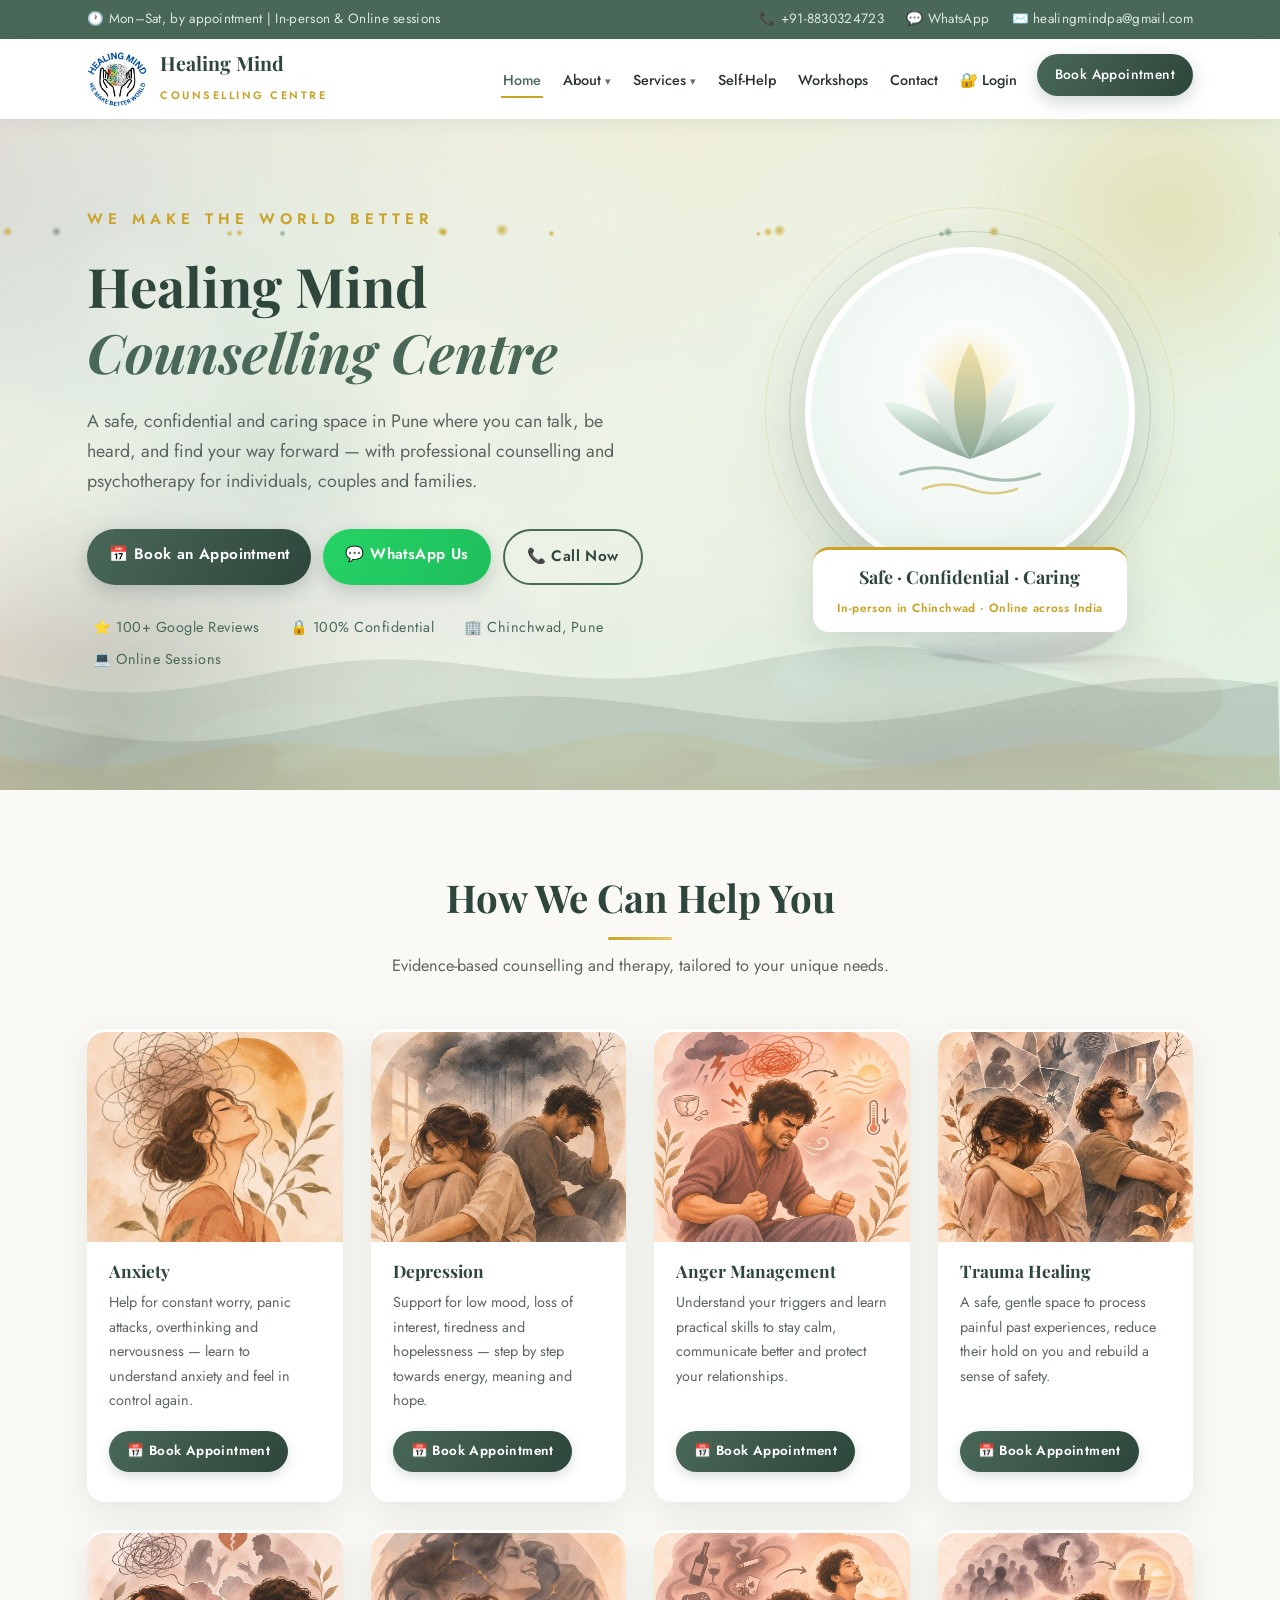
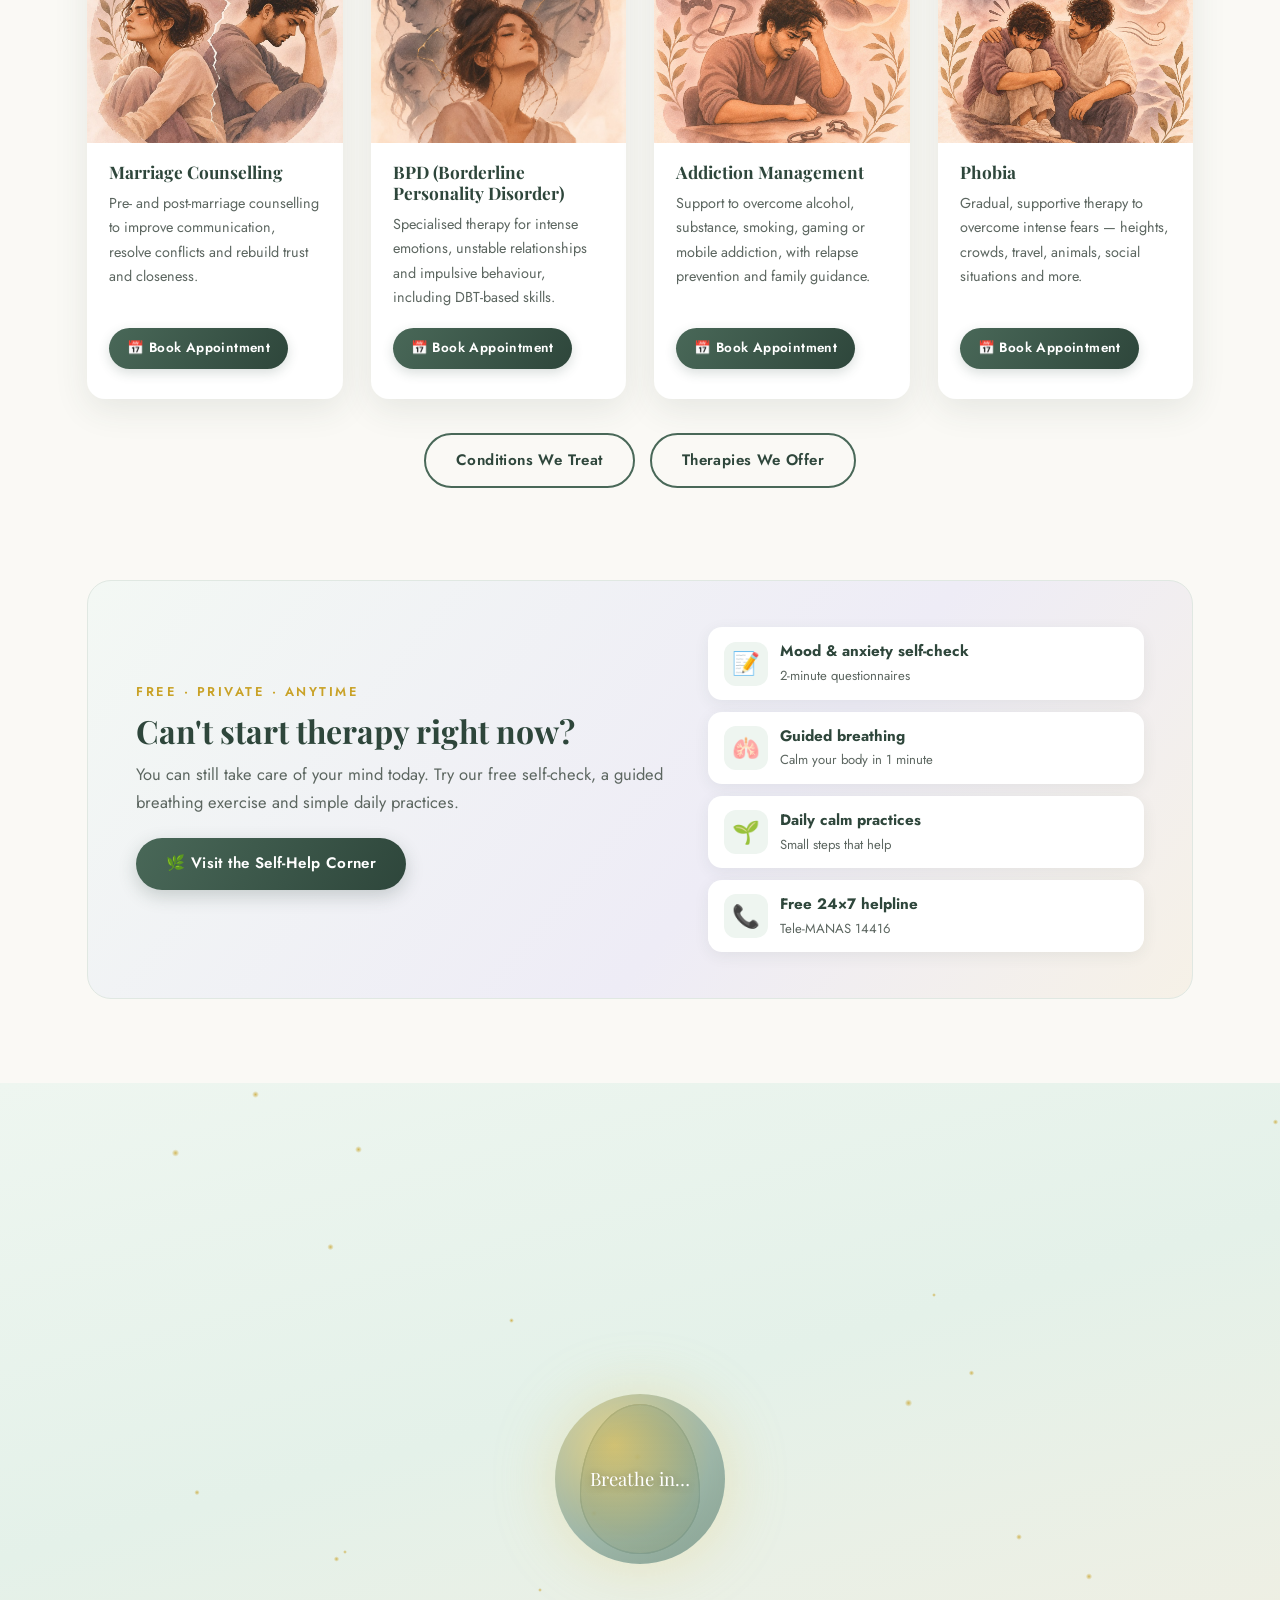
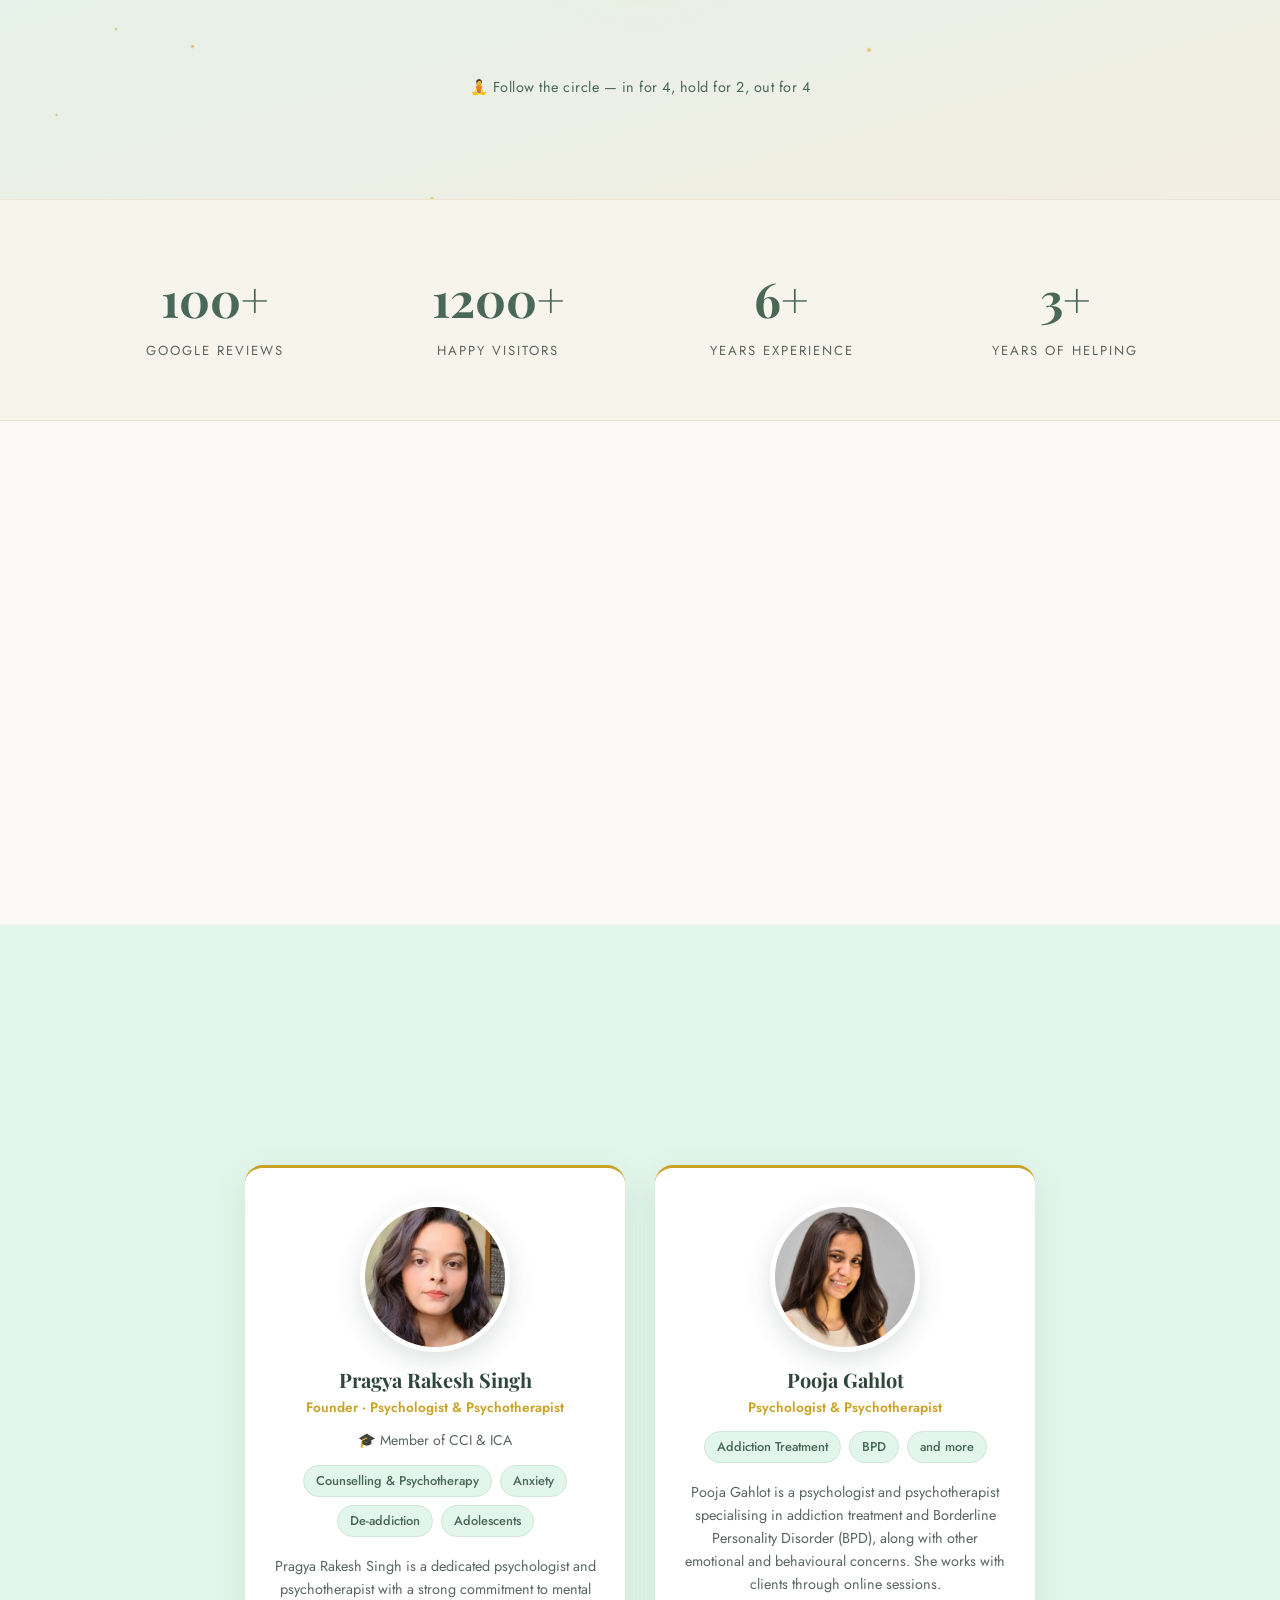
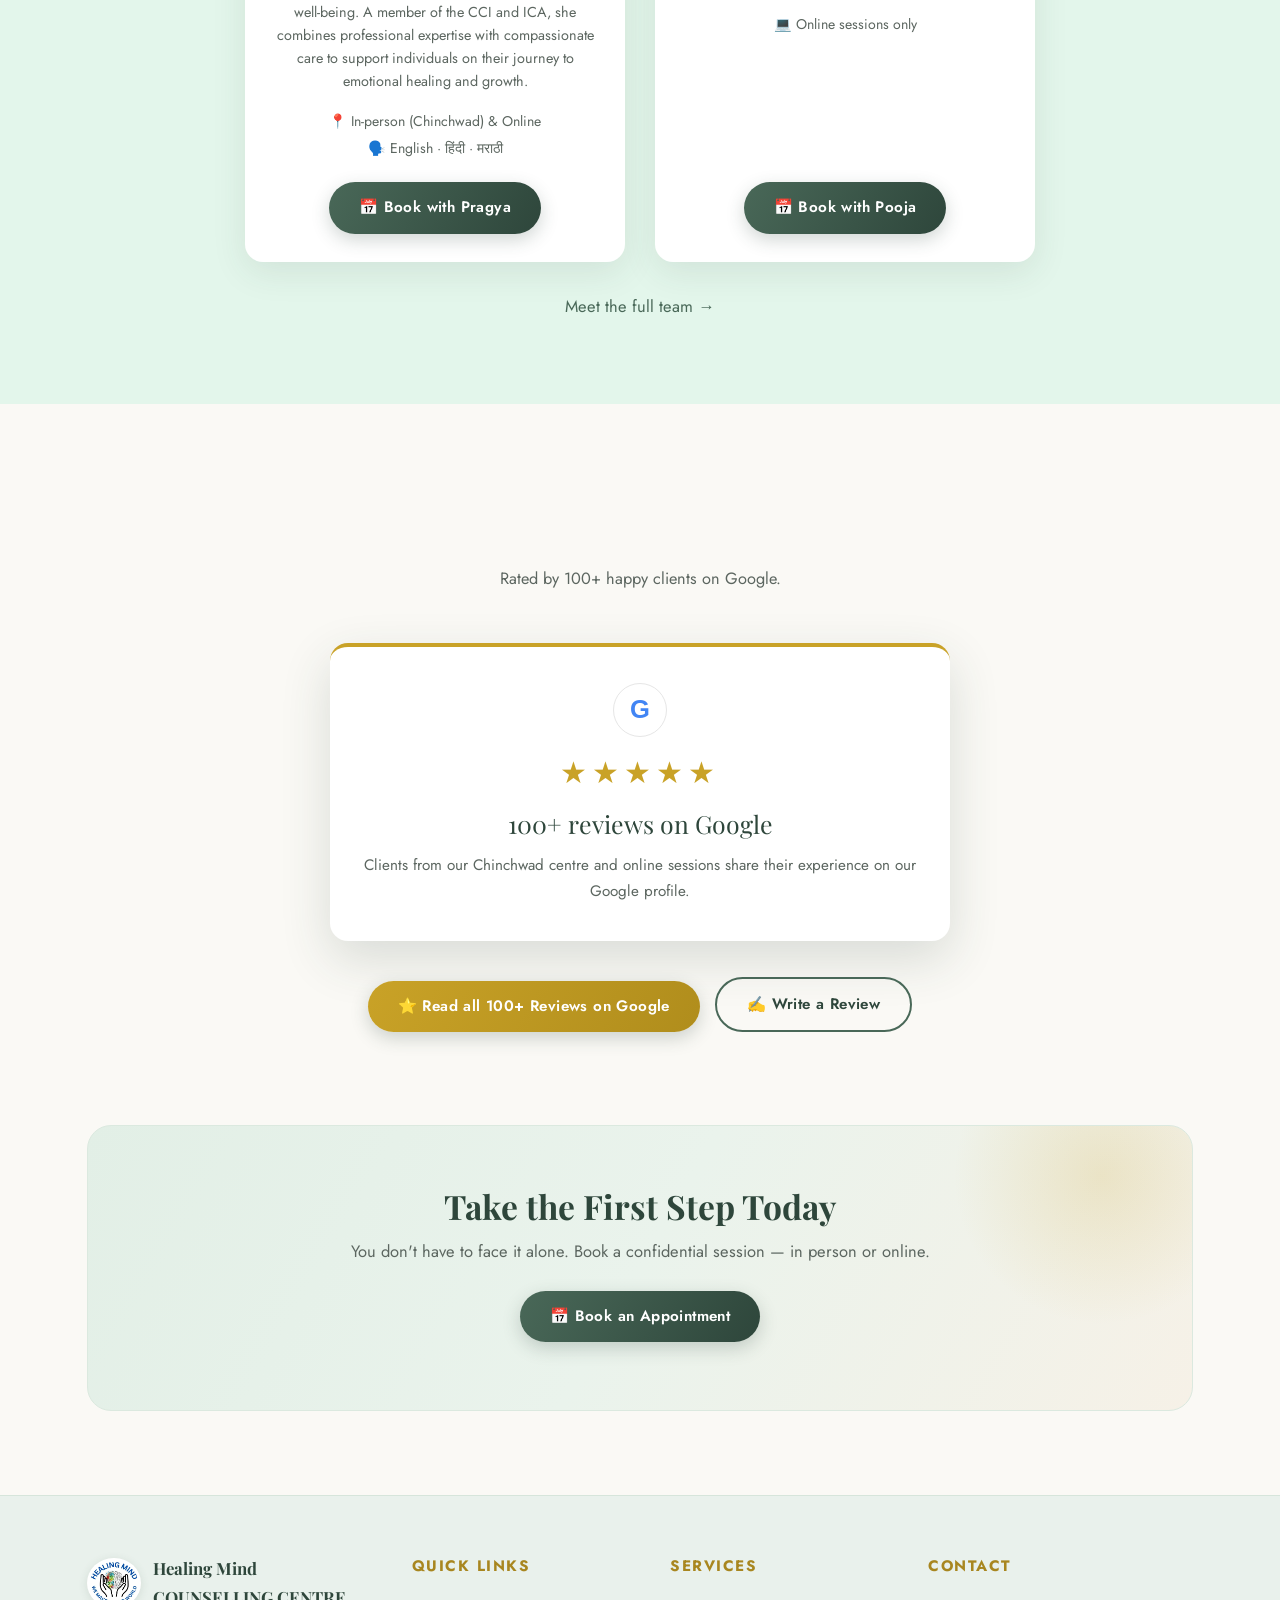
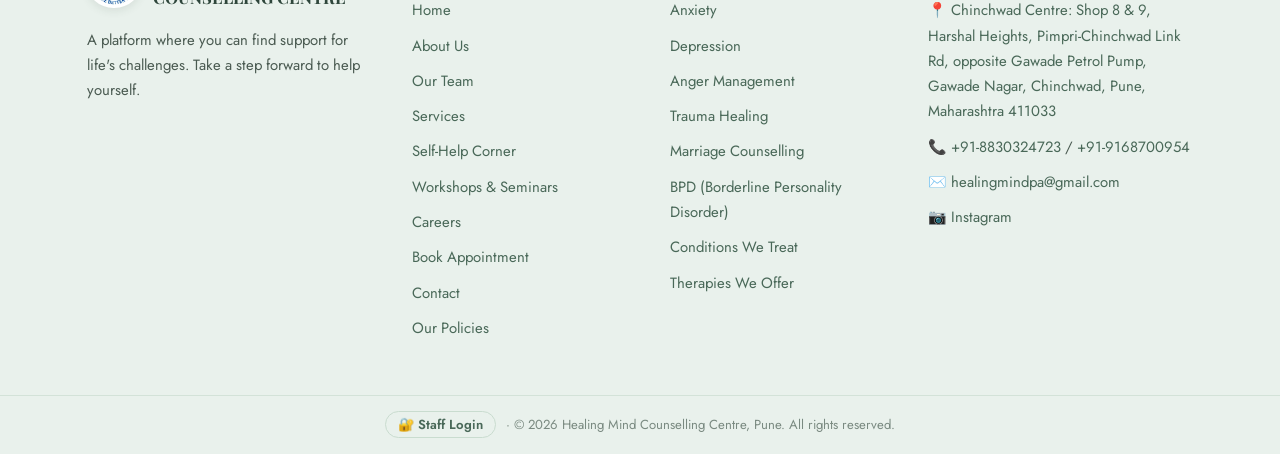
==== index.html @ d1d9ab77 "Add files via upload" ====
<!DOCTYPE html>
<html lang="en">
<head>
<meta charset="UTF-8">
<meta name="viewport" content="width=device-width, initial-scale=1.0">
<title>Healing Mind Counselling Centre | Psychologists in Chinchwad, Pune</title>
<meta name="description" content="Healing Mind Counselling Centre, Pune — counselling, psychotherapy, anxiety treatment, de-addiction and more. Book an appointment online.">
<meta property="og:type" content="website">
<meta property="og:site_name" content="Healing Mind Counselling Centre">
<meta property="og:title" content="Healing Mind Counselling Centre | Psychologists in Chinchwad, Pune">
<meta property="og:description" content="Healing Mind Counselling Centre, Pune — counselling, psychotherapy, anxiety treatment, de-addiction and more. Book an appointment online.">
<meta property="og:image" content="https://www.healingmindcounselling.com/images/logo.png">
<meta property="og:url" content="https://www.healingmindcounselling.com/">
<meta name="twitter:card" content="summary">
<meta name="theme-color" content="#2e463b">
<link rel="icon" href="images/logo.png">
<link rel="preconnect" href="https://fonts.googleapis.com">
<link href="https://fonts.googleapis.com/css2?family=Playfair+Display:ital,wght@0,600;0,700;1,600&family=Jost:wght@400;500;600&display=swap" rel="stylesheet">
<link rel="stylesheet" href="css/style.css">
<!-- ======================================================
     ALL TEXT IS EDITED IN THE  content/  FOLDER
     ALL IMAGES ARE REPLACED IN THE  images/  FOLDER
     You normally never need to touch this file.
     ====================================================== -->
<script src="content/1-basic-info.js"></script>
<script src="content/2-addresses.js"></script>
<script src="content/3-home.js"></script>
<script src="content/4-about.js"></script>
<script src="content/5-services.js"></script>
<script src="content/6-testimonials.js"></script>
<script src="content/7-faq.js"></script>
<script src="content/8-careers.js"></script>
<script src="content/9-workshops.js"></script>
<script src="content/10-policy.js"></script>
<script src="content/11-gallery.js"></script>
<script src="content/12-team.js"></script>
<script src="content/13-selfhelp.js"></script>
<script src="content/14-conditions-therapies.js"></script>
</head>
<body data-page="home">
<div id="topbar"></div>
<header class="site-header" id="header"></header>
<main id="main"></main>
<footer id="footer"></footer>
<div id="floats"></div>
<script src="js/render.js"></script>
</body>
</html>
---- css/style.css ----
/* ============================================================
   Healing Mind Counselling Centre — Premium wellness aesthetic
   Deep forest #2E463B | brand green #496858 | sage #688876
   mint #E3F6EB | cream #F7F4EC | gold #C9A227
   Headings: Playfair Display (serif) · Body: Jost
   ============================================================ */
:root {
  --forest: #2e463b;
  --green-dark: #496858;
  --green: #688876;
  --green-soft: #8aa797;
  --mint: #E3F6EB;
  --cream: #F7F4EC;
  --bg: #FAF9F5;
  --white: #ffffff;
  --text: #2b332f;
  --text-soft: #5c6660;
  --gold: #C9A227;
  --gold-soft: #e4c96a;
  --radius: 18px;
  --shadow: 0 10px 34px rgba(46, 70, 59, .10);
  --shadow-lg: 0 18px 50px rgba(46, 70, 59, .16);
  --serif: 'Playfair Display', Georgia, serif;
  --sans: 'Jost', 'Poppins', 'Segoe UI', sans-serif;
}
* { margin: 0; padding: 0; box-sizing: border-box; }
html { scroll-behavior: smooth; }
body { font-family: var(--sans); color: var(--text); background: var(--bg); line-height: 1.7; font-size: 16.5px; }
img { max-width: 100%; display: block; }
a { color: var(--green-dark); text-decoration: none; transition: color .2s; }
.container { max-width: 1150px; margin: 0 auto; padding: 0 22px; }
section { padding: 84px 0; }
h1, h2, h3 { font-family: var(--serif); font-weight: 700; color: var(--forest); line-height: 1.22; }
h2.section-title { font-size: 2.4rem; text-align: center; margin-bottom: 12px; position: relative; }
h2.section-title::after { content: ""; display: block; width: 64px; height: 3px; background: linear-gradient(90deg, var(--gold), var(--gold-soft)); margin: 16px auto 0; border-radius: 2px; }
p.section-sub { text-align: center; color: var(--text-soft); max-width: 620px; margin: 0 auto 50px; font-size: 1.02rem; }

/* ---------- Top bar ---------- */
.topbar { background: var(--forest); color: #dce8e1; font-size: .84rem; padding: 8px 0; letter-spacing: .3px; }
.topbar .container { display: flex; justify-content: space-between; flex-wrap: wrap; gap: 6px; }
.topbar a { color: #dce8e1; margin-left: 18px; }
.topbar a:hover { color: var(--gold-soft); }

/* ---------- Header / nav ---------- */
header.site-header { background: rgba(255,255,255,.97); backdrop-filter: blur(8px); position: sticky; top: 0; z-index: 100; box-shadow: 0 2px 18px rgba(46,70,59,.08); }
.nav-wrap { display: flex; align-items: center; justify-content: space-between; padding: 12px 22px; max-width: 1150px; margin: 0 auto; }
.brand { display: flex; align-items: center; gap: 13px; }
.brand img { width: 60px; height: auto; }
.brand .brand-name { font-family: var(--serif); font-weight: 700; color: var(--forest); font-size: 1.22rem; line-height: 1.15; }
.brand .brand-tag { font-size: .68rem; color: var(--gold); letter-spacing: 2.5px; font-weight: 600; }
nav.main-nav ul { display: flex; gap: 30px; list-style: none; align-items: center; }
nav.main-nav a { font-weight: 500; font-size: .98rem; padding: 6px 2px; position: relative; color: var(--text); }
nav.main-nav a:not(.btn)::after { content: ""; position: absolute; left: 0; bottom: -2px; width: 0; height: 2px; background: var(--gold); transition: width .25s; }
nav.main-nav a:not(.btn):hover::after, nav.main-nav a.active::after { width: 100%; }
nav.main-nav a:hover, nav.main-nav a.active { color: var(--green-dark); }

.btn { display: inline-block; background: linear-gradient(120deg, var(--green-dark), var(--forest)); color: #fff !important; padding: 13px 30px; border-radius: 40px; font-weight: 600; font-size: .95rem; letter-spacing: .4px; border: none; cursor: pointer; transition: .28s; box-shadow: 0 6px 18px rgba(46,70,59,.22); }
.btn:hover { transform: translateY(-3px); box-shadow: 0 12px 28px rgba(46,70,59,.3); background: linear-gradient(120deg, var(--forest), var(--green-dark)); }
.btn.btn-outline { background: transparent; color: var(--forest) !important; border: 2px solid var(--green-dark); box-shadow: none; }
.btn.btn-outline:hover { background: var(--forest); color: #fff !important; }
.btn.btn-wa { background: linear-gradient(120deg, #25D366, #1ebe5b); }
.btn.btn-wa:hover { background: linear-gradient(120deg, #1ebe5b, #17a84f); }
.btn.btn-gold { background: linear-gradient(120deg, var(--gold), #b08d1c); }
.nav-toggle { display: none; background: none; border: none; font-size: 1.7rem; color: var(--forest); cursor: pointer; }

/* ---------- Hero ---------- */
.hero { position: relative; overflow: hidden; text-align: center; padding: 120px 20px 110px;
  background: linear-gradient(140deg, #f6f1e4 0%, var(--mint) 48%, #d7ebe0 100%); }
.hero::before, .hero::after { content: ""; position: absolute; border-radius: 50%; filter: blur(2px); opacity: .5; }
.hero::before { width: 420px; height: 420px; background: radial-gradient(circle, rgba(201,162,39,.18), transparent 70%); top: -120px; right: -100px; }
.hero::after { width: 480px; height: 480px; background: radial-gradient(circle, rgba(73,104,88,.16), transparent 70%); bottom: -160px; left: -120px; }
.hero > * { position: relative; z-index: 1; }
.hero .tagline { color: var(--gold); font-size: .95rem; letter-spacing: 5px; text-transform: uppercase; font-weight: 600; margin-bottom: 20px; }
.hero h1 { font-size: 3.6rem; margin-bottom: 20px; color: var(--forest); }
.hero h1 em { font-style: italic; color: var(--green-dark); }
.hero p.lead { max-width: 640px; margin: 0 auto 36px; color: var(--text-soft); font-size: 1.12rem; }
.hero .hero-btns { display: flex; gap: 15px; justify-content: center; flex-wrap: wrap; }
.hero .trust-line { margin-top: 34px; font-size: .9rem; color: var(--green-dark); letter-spacing: .5px; }
.hero .trust-line span { margin: 0 12px; }

/* ---------- Cards / grids ---------- */
.grid { display: grid; gap: 28px; }
.grid-3 { grid-template-columns: repeat(3, 1fr); }
.grid-2 { grid-template-columns: repeat(2, 1fr); }
.grid-4 { grid-template-columns: repeat(4, 1fr); }
.card { background: var(--white); border-radius: var(--radius); padding: 34px 28px; box-shadow: var(--shadow); transition: .3s; border-top: 3px solid transparent; }
.card:hover { transform: translateY(-7px); box-shadow: var(--shadow-lg); border-top-color: var(--gold); }
.card .icon { font-size: 2rem; margin-bottom: 14px; width: 62px; height: 62px; display: flex; align-items: center; justify-content: center; background: linear-gradient(135deg, var(--mint), #d3eadd); border-radius: 18px; }
.card h3 { font-size: 1.18rem; margin-bottom: 9px; }
.card p { color: var(--text-soft); font-size: .94rem; }
.card .card-link { display: inline-block; margin-top: 15px; font-weight: 600; font-size: .9rem; color: var(--gold); letter-spacing: .3px; }
.card .card-link:hover { color: var(--forest); }

/* ---------- Stats ---------- */
.stats { background: linear-gradient(120deg, var(--forest), var(--green-dark)); color: #fff; padding: 64px 0; }
.stats .grid-4 { text-align: center; }
.stats .num { font-family: var(--serif); font-size: 3rem; font-weight: 700; color: var(--gold-soft); }
.stats .label { font-size: .82rem; letter-spacing: 2px; text-transform: uppercase; opacity: .85; }

/* ---------- Steps ---------- */
.step { text-align: center; padding: 10px; }
.step .circle { width: 66px; height: 66px; border-radius: 50%; background: var(--white); color: var(--gold); font-family: var(--serif); font-weight: 700; font-size: 1.5rem; display: flex; align-items: center; justify-content: center; margin: 0 auto 16px; border: 2px solid var(--gold-soft); box-shadow: var(--shadow); }
.step h3 { font-size: 1.15rem; margin-bottom: 6px; }
.step p { color: var(--text-soft); font-size: .92rem; }

/* ---------- Profile ---------- */
.profile-box { display: flex; gap: 40px; align-items: center; background: var(--white); border-radius: var(--radius); padding: 48px; box-shadow: var(--shadow-lg); border-left: 4px solid var(--gold); }
.profile-box .avatar { flex: 0 0 180px; width: 180px; height: 180px; border-radius: 50%; background: linear-gradient(135deg, var(--mint), #d3eadd); display: flex; align-items: center; justify-content: center; font-size: 4.2rem; border: 5px solid #fff; box-shadow: var(--shadow); overflow: hidden; }
.profile-box h3 { font-size: 1.7rem; }
.profile-box .cred { color: var(--gold); font-weight: 600; margin-bottom: 12px; font-size: .92rem; letter-spacing: 1px; text-transform: uppercase; }

/* ---------- Testimonials ---------- */
.testimonial { background: var(--white); border-radius: var(--radius); padding: 30px 28px; box-shadow: var(--shadow); font-size: .96rem; position: relative; }
.testimonial::before { content: "“"; font-family: var(--serif); position: absolute; top: 6px; right: 20px; font-size: 4.2rem; color: var(--mint); line-height: 1; }
.testimonial .stars { color: var(--gold); margin-bottom: 10px; letter-spacing: 3px; }
.testimonial .who { margin-top: 14px; font-weight: 600; color: var(--green-dark); font-size: .87rem; }

/* ---------- FAQ ---------- */
.faq-item { background: var(--white); border-radius: 14px; margin-bottom: 13px; box-shadow: var(--shadow); overflow: hidden; }
.faq-item summary { padding: 19px 24px; font-weight: 600; cursor: pointer; color: var(--forest); list-style: none; display: flex; justify-content: space-between; align-items: center; font-size: .98rem; }
.faq-item summary::after { content: "+"; font-family: var(--serif); font-size: 1.5rem; color: var(--gold); }
.faq-item[open] summary::after { content: "–"; }
.faq-item .faq-body { padding: 0 24px 20px; color: var(--text-soft); font-size: .94rem; }

/* ---------- Forms ---------- */
.form-card { background: var(--white); border-radius: var(--radius); padding: 44px; box-shadow: var(--shadow-lg); max-width: 740px; margin: 0 auto; border-top: 4px solid var(--gold); }
.form-row { display: grid; grid-template-columns: 1fr 1fr; gap: 18px; }
.form-group { margin-bottom: 19px; }
label { display: block; font-weight: 600; font-size: .86rem; margin-bottom: 7px; color: var(--forest); letter-spacing: .3px; }
label .req { color: #b4452f; }
input, select, textarea { width: 100%; padding: 13px 15px; border: 1.5px solid #dde4df; border-radius: 12px; font-family: var(--sans); font-size: .96rem; background: #fcfdfc; transition: .2s; }
input:focus, select:focus, textarea:focus { outline: none; border-color: var(--gold); box-shadow: 0 0 0 3px rgba(201,162,39,.14); }
.form-note { font-size: .83rem; color: var(--text-soft); margin-top: 15px; }

/* ---------- Branches / contact ---------- */
.branch-card h3 { display: flex; align-items: center; gap: 8px; font-size: 1.3rem; }
.branch-card p { margin-bottom: 10px; color: var(--text-soft); }
.branch-card iframe { width: 100%; height: 235px; border: 0; border-radius: 12px; margin-top: 14px; }
.contact-line { display: flex; gap: 10px; align-items: flex-start; margin-bottom: 8px; font-size: .96rem; }

/* ---------- CTA band ---------- */
.cta-band { background: linear-gradient(120deg, var(--forest) 0%, var(--green-dark) 70%, #597c6a 100%); color: #fff; text-align: center; border-radius: 24px; padding: 60px 36px; position: relative; overflow: hidden; }
.cta-band::before { content: ""; position: absolute; width: 300px; height: 300px; border-radius: 50%; background: radial-gradient(circle, rgba(201,162,39,.25), transparent 70%); top: -100px; right: -60px; }
.cta-band h2 { color: #fff; margin-bottom: 10px; font-size: 2.1rem; position: relative; }
.cta-band p { opacity: .92; margin-bottom: 26px; position: relative; }
.cta-band .btn { position: relative; }

/* ---------- Footer ---------- */
footer { background: #24332c; color: #c3d2ca; padding: 58px 0 0; font-size: .93rem; }
footer h4 { color: var(--gold-soft); margin-bottom: 18px; font-size: .95rem; letter-spacing: 1.5px; text-transform: uppercase; font-family: var(--sans); }
footer a { color: #c3d2ca; }
footer a:hover { color: #fff; }
footer ul { list-style: none; }
footer li { margin-bottom: 10px; }
.footer-grid { display: grid; grid-template-columns: 1.3fr 1fr 1fr 1.2fr; gap: 38px; padding-bottom: 44px; }
.footer-bottom { border-top: 1px solid rgba(255,255,255,.1); padding: 18px 0; text-align: center; font-size: .82rem; color: #8fa89b; }
.footer-logo { display: flex; align-items: center; gap: 12px; margin-bottom: 16px; }
.footer-logo img { width: 54px; background: #fff; border-radius: 50%; padding: 3px; }
.footer-logo strong { font-family: var(--serif); font-size: 1.05rem; }

/* ---------- Floating buttons ---------- */
.float-btn { position: fixed; right: 22px; width: 58px; height: 58px; border-radius: 50%; display: flex; align-items: center; justify-content: center; font-size: 1.6rem; color: #fff; box-shadow: 0 8px 22px rgba(0,0,0,.28); z-index: 200; transition: .22s; }
.float-btn:hover { transform: scale(1.12); }
.float-wa { bottom: 26px; background: #25D366; }
.float-call { bottom: 96px; background: var(--forest); }

/* ---------- Page hero (inner pages) ---------- */
.page-hero { background: linear-gradient(140deg, #f6f1e4, var(--mint) 60%, #d7ebe0); text-align: center; padding: 70px 20px; position: relative; overflow: hidden; }
.page-hero::after { content: ""; position: absolute; width: 340px; height: 340px; border-radius: 50%; background: radial-gradient(circle, rgba(201,162,39,.14), transparent 70%); top: -120px; right: -80px; }
.page-hero h1 { font-size: 2.7rem; position: relative; }
.page-hero p { color: var(--text-soft); margin-top: 8px; position: relative; }

/* ---------- Alternate section background ---------- */
section.alt { background: var(--cream); }

/* ---------- Responsive ---------- */
@media (max-width: 900px) {
  .grid-3, .grid-4 { grid-template-columns: repeat(2, 1fr); }
  .footer-grid { grid-template-columns: 1fr 1fr; }
  .profile-box { flex-direction: column; text-align: center; border-left: none; border-top: 4px solid var(--gold); }
  .hero h1 { font-size: 2.8rem; }
}
@media (max-width: 640px) {
  .hero { padding: 80px 18px 70px; }
  .hero h1 { font-size: 2.2rem; }
  h2.section-title { font-size: 1.8rem; }
  .grid-2, .grid-3, .grid-4, .form-row { grid-template-columns: 1fr; }
  nav.main-nav { display: none; position: absolute; top: 100%; left: 0; right: 0; background: var(--white); box-shadow: 0 10px 20px rgba(0,0,0,.1); }
  nav.main-nav.open { display: block; }
  nav.main-nav ul { flex-direction: column; gap: 0; padding: 10px 0; }
  nav.main-nav li { width: 100%; text-align: center; }
  nav.main-nav a { display: block; padding: 13px; }
  .nav-toggle { display: block; }
  .topbar .container { justify-content: center; }
  .footer-grid { grid-template-columns: 1fr; }
  .form-card { padding: 30px 22px; }
}

/* ============================================================
   MOTION & LIVE BACKGROUND
   ============================================================ */

/* ----- Animated hero background ----- */
.hero { background: linear-gradient(140deg, #f6f1e4, #e3f6eb, #d7ebe0, #ecf3e2); background-size: 300% 300%; animation: heroShift 18s ease-in-out infinite; }
@keyframes heroShift { 0%,100% { background-position: 0% 50%; } 50% { background-position: 100% 50%; } }

/* floating glowing orbs */
.orb { position: absolute; border-radius: 50%; filter: blur(30px); opacity: .55; pointer-events: none; }
.orb1 { width: 380px; height: 380px; background: radial-gradient(circle, rgba(201,162,39,.30), transparent 70%); top: -90px; right: -70px; animation: drift1 16s ease-in-out infinite; }
.orb2 { width: 460px; height: 460px; background: radial-gradient(circle, rgba(73,104,88,.28), transparent 70%); bottom: -140px; left: -110px; animation: drift2 20s ease-in-out infinite; }
.orb3 { width: 260px; height: 260px; background: radial-gradient(circle, rgba(138,167,151,.35), transparent 70%); top: 32%; left: 12%; animation: drift3 23s ease-in-out infinite; }
@keyframes drift1 { 0%,100% { transform: translate(0,0) scale(1); } 50% { transform: translate(-50px,45px) scale(1.15); } }
@keyframes drift2 { 0%,100% { transform: translate(0,0) scale(1); } 50% { transform: translate(60px,-40px) scale(1.1); } }
@keyframes drift3 { 0%,100% { transform: translate(0,0); } 33% { transform: translate(45px,-35px); } 66% { transform: translate(-30px,25px); } }

/* calm breathing rings behind heading */
.zen-ring { position: absolute; left: 50%; top: 46%; border: 1.5px solid rgba(73,104,88,.18); border-radius: 50%; pointer-events: none; animation: breathe 7s ease-in-out infinite; }
.zen-ring.r1 { width: 420px; height: 420px; margin: -210px 0 0 -210px; }
.zen-ring.r2 { width: 560px; height: 560px; margin: -280px 0 0 -280px; animation-delay: 1.2s; border-color: rgba(201,162,39,.14); }
.zen-ring.r3 { width: 700px; height: 700px; margin: -350px 0 0 -350px; animation-delay: 2.4s; border-color: rgba(73,104,88,.10); }
@keyframes breathe { 0%,100% { transform: scale(.96); opacity: .5; } 50% { transform: scale(1.04); opacity: 1; } }

/* floating particles (little leaves of light) */
.particle { position: absolute; bottom: -30px; border-radius: 50%; pointer-events: none; background: radial-gradient(circle, rgba(201,162,39,.8), rgba(201,162,39,0) 70%); animation: rise linear infinite; }
.particle.green { background: radial-gradient(circle, rgba(104,136,118,.75), rgba(104,136,118,0) 70%); }
@keyframes rise {
  0%   { transform: translateY(0) translateX(0) scale(1); opacity: 0; }
  12%  { opacity: .9; }
  85%  { opacity: .45; }
  100% { transform: translateY(-105vh) translateX(var(--sway, 30px)) scale(.55); opacity: 0; }
}

/* ----- Hero entrance (staggered fade-up) ----- */
.hero .tagline, .hero h1, .hero .lead, .hero .hero-btns, .hero .trust-line { opacity: 0; animation: fadeUp .9s cubic-bezier(.22,.8,.3,1) forwards; }
.hero .tagline   { animation-delay: .15s; }
.hero h1         { animation-delay: .32s; }
.hero .lead      { animation-delay: .5s; }
.hero .hero-btns { animation-delay: .68s; }
.hero .trust-line{ animation-delay: .88s; }
@keyframes fadeUp { from { opacity: 0; transform: translateY(26px); } to { opacity: 1; transform: translateY(0); } }

/* ----- Scroll-reveal for sections & cards ----- */
.reveal { opacity: 0; transform: translateY(32px); transition: opacity .8s cubic-bezier(.22,.8,.3,1), transform .8s cubic-bezier(.22,.8,.3,1); }
.reveal.visible { opacity: 1; transform: translateY(0); }
.reveal.d1 { transition-delay: .08s; } .reveal.d2 { transition-delay: .16s; }
.reveal.d3 { transition-delay: .24s; } .reveal.d4 { transition-delay: .32s; }
.reveal.d5 { transition-delay: .40s; } .reveal.d6 { transition-delay: .48s; }

/* button shine sweep */
.btn { position: relative; overflow: hidden; }
.btn::after { content: ""; position: absolute; top: 0; left: -80%; width: 50%; height: 100%; background: linear-gradient(100deg, transparent, rgba(255,255,255,.35), transparent); transform: skewX(-20deg); transition: left .6s; }
.btn:hover::after { left: 130%; }

/* gentle float of profile photo & icons */
.profile-box .avatar { animation: floaty 6s ease-in-out infinite; }
.card .icon { transition: transform .35s; }
.card:hover .icon { transform: scale(1.12) rotate(-4deg); }
@keyframes floaty { 0%,100% { transform: translateY(0); } 50% { transform: translateY(-9px); } }

/* page-hero also gets soft motion */
.page-hero { background-size: 260% 260%; animation: heroShift 20s ease-in-out infinite; }

/* accessibility: stop motion if user prefers */
@media (prefers-reduced-motion: reduce) {
  *, *::before, *::after { animation: none !important; transition: none !important; }
  .hero .tagline, .hero h1, .hero .lead, .hero .hero-btns, .hero .trust-line, .reveal { opacity: 1 !important; transform: none !important; }
}
@media (max-width: 640px) {
  .zen-ring.r2, .zen-ring.r3 { display: none; }
}

/* ============================================================
   PEACE OF MIND — calm waves, drifting words, breathing lotus
   ============================================================ */

/* water-like flowing waves canvas inside hero */
#waves { position: absolute; inset: 0; width: 100%; height: 100%; pointer-events: none; }

/* softly drifting calm words */
.calm-word { position: absolute; font-family: var(--serif); font-style: italic; color: var(--green-dark); opacity: 0; pointer-events: none; animation: wordFloat linear infinite; white-space: nowrap; }
@keyframes wordFloat {
  0%   { opacity: 0; transform: translateY(30px); }
  18%  { opacity: .32; }
  70%  { opacity: .22; }
  100% { opacity: 0; transform: translateY(-160px); }
}

/* ---------- Breathing section (dark calm band) ---------- */
.breath-section { background: linear-gradient(165deg, #22302a 0%, #2e463b 55%, #3a5848 100%); color: #e9f2ec; position: relative; overflow: hidden; padding: 90px 0 100px; }
.breath-section h2 { color: #fff; }
.breath-section h2.section-title::after { background: linear-gradient(90deg, var(--gold), var(--gold-soft)); }
.breath-section .section-sub { color: #b9ccc1; }

/* twinkling fireflies on the dark band */
.firefly { position: absolute; border-radius: 50%; background: radial-gradient(circle, rgba(228,201,106,.9), rgba(228,201,106,0) 70%); pointer-events: none; animation: twinkle ease-in-out infinite; }
@keyframes twinkle { 0%,100% { opacity: .1; transform: scale(.7); } 50% { opacity: .9; transform: scale(1.15); } }

/* lotus + breathing circle — one shared 11s cycle:
   0–4s breathe in · 4–6s hold · 6–10s breathe out · 10–11s rest */
.breath-wrap { position: relative; width: 300px; height: 300px; margin: 44px auto 0; }
.petal { position: absolute; left: 50%; top: 50%; width: 120px; height: 150px; margin: -75px 0 0 -60px; border-radius: 50% 50% 50% 50% / 60% 60% 40% 40%;
  background: linear-gradient(180deg, rgba(227,246,235,.16), rgba(138,167,151,.10)); border: 1px solid rgba(227,246,235,.22);
  transform-origin: 50% 100%; animation: petalCycle 11s ease-in-out infinite; }
@keyframes petalCycle {
  0%   { transform: rotate(var(--rot)) translateY(-26px) scale(.72); opacity: .35; }
  36%  { transform: rotate(var(--rot)) translateY(-64px) scale(1);   opacity: .95; }
  54%  { transform: rotate(var(--rot)) translateY(-64px) scale(1);   opacity: .95; }
  90%  { transform: rotate(var(--rot)) translateY(-26px) scale(.72); opacity: .35; }
  100% { transform: rotate(var(--rot)) translateY(-26px) scale(.72); opacity: .35; }
}
.breath-circle { position: absolute; left: 50%; top: 50%; width: 170px; height: 170px; margin: -85px 0 0 -85px; border-radius: 50%;
  background: radial-gradient(circle at 35% 30%, rgba(228,201,106,.55), rgba(104,136,118,.55) 60%, rgba(73,104,88,.65));
  display: flex; align-items: center; justify-content: center; text-align: center;
  box-shadow: 0 0 60px rgba(228,201,106,.35), inset 0 0 40px rgba(255,255,255,.14);
  animation: breathCycle 11s ease-in-out infinite; }
@keyframes breathCycle {
  0%   { transform: scale(1);    box-shadow: 0 0 40px rgba(228,201,106,.25), inset 0 0 30px rgba(255,255,255,.1); }
  36%  { transform: scale(1.32); box-shadow: 0 0 95px rgba(228,201,106,.5),  inset 0 0 55px rgba(255,255,255,.2); }
  54%  { transform: scale(1.32); box-shadow: 0 0 95px rgba(228,201,106,.5),  inset 0 0 55px rgba(255,255,255,.2); }
  90%  { transform: scale(1);    box-shadow: 0 0 40px rgba(228,201,106,.25), inset 0 0 30px rgba(255,255,255,.1); }
  100% { transform: scale(1);    box-shadow: 0 0 40px rgba(228,201,106,.25), inset 0 0 30px rgba(255,255,255,.1); }
}
#breath-text { font-family: var(--serif); font-size: 1.15rem; color: #fff; text-shadow: 0 1px 8px rgba(0,0,0,.3); padding: 0 14px; transition: opacity .5s; }
.breath-hint { margin-top: 46px; font-size: .9rem; color: #9fb8ab; letter-spacing: .5px; }

@media (max-width: 640px) {
  .breath-wrap { width: 250px; height: 250px; transform: scale(.92); }
}
@media (prefers-reduced-motion: reduce) {
  .petal, .breath-circle, .calm-word, .firefly { animation: none !important; }
}

/* ============================================================
   PHOTOS (from the images folder)
   ============================================================ */

/* card top photo — services, workshops, branches */
.card .card-img { display: block; width: calc(100% + 56px); max-width: none; height: 190px; object-fit: cover; margin: -34px -28px 20px; border-radius: var(--radius) var(--radius) 0 0; transition: transform .5s; }
.card { overflow: hidden; }
.card:hover .card-img { transform: scale(1.04); }
.card.has-photo > .icon { display: none; }      /* photo replaces the emoji icon */
.branch-card .card-img { height: 210px; }

/* faint photo behind the hero */
.hero .hero-photo { position: absolute; inset: 0; width: 100%; height: 100%; max-width: none; object-fit: cover; opacity: .16; z-index: 0; mix-blend-mode: multiply; pointer-events: none; }

/* about: photo beside text */
.about-split { display: grid; grid-template-columns: 1fr; gap: 34px; align-items: center; }
.about-split.has-photo { grid-template-columns: 0.9fr 1.1fr; }
.about-split .about-photo { width: 100%; height: 100%; min-height: 320px; object-fit: cover; border-radius: 14px; box-shadow: var(--shadow); }
/* photo wrapper removes itself if about-centre.jpg is missing (see render.js) */

/* gallery */
.gallery-grid { columns: 3 280px; column-gap: 22px; }
.gallery-item { break-inside: avoid; margin: 0 0 22px; position: relative; border-radius: 16px; overflow: hidden; cursor: zoom-in; box-shadow: var(--shadow); background: var(--white); }
.gallery-item img { width: 100%; display: block; transition: transform .6s ease; }
.gallery-item:hover img { transform: scale(1.06); }
.gallery-item figcaption { position: absolute; left: 0; right: 0; bottom: 0; padding: 36px 16px 14px; color: #fff; font-size: .9rem; font-weight: 500;
  background: linear-gradient(transparent, rgba(34,48,42,.82)); opacity: 0; transform: translateY(10px); transition: .35s; }
.gallery-item:hover figcaption { opacity: 1; transform: translateY(0); }

/* lightbox */
.lightbox { position: fixed; inset: 0; z-index: 500; background: rgba(20,30,25,.94); display: none; align-items: center; justify-content: center; flex-direction: column; padding: 30px; }
.lightbox.open { display: flex; animation: lbIn .3s ease; }
@keyframes lbIn { from { opacity: 0; } to { opacity: 1; } }
.lightbox img { max-width: 90vw; max-height: 78vh; border-radius: 12px; box-shadow: 0 20px 60px rgba(0,0,0,.5); }
.lb-cap { color: #e9f2ec; margin-top: 16px; font-family: var(--serif); font-size: 1.1rem; }
.lb-btn { position: absolute; background: rgba(255,255,255,.1); color: #fff; border: 1px solid rgba(255,255,255,.25); border-radius: 50%; width: 50px; height: 50px; font-size: 1.6rem; cursor: pointer; transition: .2s; }
.lb-btn:hover { background: var(--gold); border-color: var(--gold); }
.lb-close { top: 22px; right: 22px; font-size: 1.1rem; }
.lb-prev { left: 22px; top: 50%; margin-top: -25px; }
.lb-next { right: 22px; top: 50%; margin-top: -25px; }

/* nav has 8 links now — tighten, and switch to the mobile menu earlier */
nav.main-nav ul { gap: 22px; }
nav.main-nav a { font-size: .93rem; }
@media (max-width: 1080px) {
  nav.main-nav { display: none; position: absolute; top: 100%; left: 0; right: 0; background: var(--white); box-shadow: 0 10px 20px rgba(0,0,0,.1); }
  nav.main-nav.open { display: block; }
  nav.main-nav ul { flex-direction: column; gap: 0; padding: 10px 0; }
  nav.main-nav li { width: 100%; text-align: center; }
  nav.main-nav a { display: block; padding: 13px; }
  nav.main-nav a:not(.btn)::after { display: none; }
  .nav-toggle { display: block; }
}
@media (max-width: 760px) {
  .about-split.has-photo { grid-template-columns: 1fr; }
  .about-split .about-photo { min-height: 220px; }
}

/* ============================================================
   LAYOUT REVIEW FIXES  (Nov 2026)
   ============================================================ */

/* ---------- Split hero: text left, psychologist right ---------- */
.hero { text-align: left; padding: 88px 0 118px; }
.hero-inner { position: relative; z-index: 1; max-width: 1150px; margin: 0 auto; padding: 0 22px;
  display: grid; grid-template-columns: 1.15fr .85fr; gap: 56px; align-items: center; }
.hero h1 { font-size: 3.4rem; }
.hero p.lead { margin: 0 0 32px; max-width: 560px; }
.hero .hero-btns { justify-content: flex-start; }
.hero .trust-line { margin-top: 30px; }
.hero .trust-line span { margin: 0 6px; }

.hero-visual { position: relative; display: flex; flex-direction: column; align-items: center; justify-content: center;
  min-height: 440px; opacity: 0; animation: fadeUp 1s cubic-bezier(.22,.8,.3,1) .55s forwards; }
.hero-portrait { position: relative; width: 330px; height: 330px; border-radius: 50%; padding: 9px;
  background: linear-gradient(140deg, var(--gold-soft), var(--mint) 45%, var(--green-soft));
  box-shadow: 0 24px 60px rgba(46,70,59,.22); animation: floaty 7s ease-in-out infinite; }
.hero-portrait::before, .hero-portrait::after { content: ""; position: absolute; border-radius: 50%; pointer-events: none;
  border: 1.5px solid rgba(73,104,88,.22); animation: breathe 7s ease-in-out infinite; }
.hero-portrait::before { inset: -22px; }
.hero-portrait::after  { inset: -46px; border-color: rgba(201,162,39,.18); animation-delay: 1.4s; }
.hero-portrait img { width: 100%; height: 100%; border-radius: 50%; object-fit: cover; border: 6px solid #fff; display: block; }
.hero-badge { position: relative; z-index: 2; margin-top: -30px; background: #fff; padding: 12px 24px; border-radius: 16px;
  text-align: center; box-shadow: var(--shadow-lg); border-top: 3px solid var(--gold); }
.hero-badge strong { display: block; font-family: var(--serif); color: var(--forest); font-size: 1.12rem; }
.hero-badge span { font-size: .74rem; color: var(--gold); font-weight: 600; letter-spacing: .4px; }

/* calm words now float softly around the portrait */
#calm-words { position: absolute; inset: 0; pointer-events: none; }
.hero-visual .calm-word { animation-name: wordFloatSoft; }
@keyframes wordFloatSoft {
  0%   { opacity: 0; transform: translateY(22px); }
  25%  { opacity: .45; }
  75%  { opacity: .3; }
  100% { opacity: 0; transform: translateY(-48px); }
}

/* ---------- Stats: light band (no longer merges with the dark breathing band) ---------- */
.stats { background: var(--cream); color: var(--text); padding: 58px 0; border-top: 1px solid #ece5d3; border-bottom: 1px solid #ece5d3; }
.stats .num { color: var(--green-dark); }
.stats .label { color: var(--text-soft); opacity: 1; }

/* ---------- Psychologist chips ---------- */
.chips { display: flex; flex-wrap: wrap; gap: 8px; margin: 2px 0 14px; }
.chips span { background: var(--mint); color: var(--green-dark); border: 1px solid #cfe6d8; padding: 4px 12px; border-radius: 30px; font-size: .8rem; font-weight: 500; }

/* ---------- Google reviews card (shown until real reviews are added) ---------- */
.review-card { grid-column: 1 / -1; justify-self: center; width: 100%; max-width: 620px; background: #fff; border-radius: var(--radius);
  padding: 36px 30px; text-align: center; box-shadow: var(--shadow-lg); border-top: 4px solid var(--gold); }
.rc-g { width: 54px; height: 54px; margin: 0 auto 10px; border-radius: 50%; display: flex; align-items: center; justify-content: center;
  font: 700 1.6rem/1 Arial, sans-serif; color: #4285F4; border: 1px solid #e6e6e6; background: #fff; }
.rc-stars { color: var(--gold); font-size: 1.9rem; letter-spacing: 5px; }
.rc-num { font-family: var(--serif); font-size: 1.55rem; color: var(--forest); margin: 4px 0 8px; }
.review-card p { color: var(--text-soft); font-size: .95rem; }

/* ---------- Fees note on booking page ---------- */
.fees-note { background: #fbf6e6; border: 1px solid #efe0a8; color: #6b5a1e; padding: 12px 16px; border-radius: 12px; font-size: .92rem; margin-bottom: 24px; }

/* ---------- Nav: roomier booking button ---------- */
nav.main-nav .btn { padding: 10px 22px; white-space: nowrap; font-size: .9rem; }

/* ---------- Floating buttons: only after scrolling past the hero ---------- */
.float-btn { opacity: 0; pointer-events: none; transform: translateY(16px) scale(.9); transition: opacity .3s, transform .3s; }
body.scrolled .float-btn { opacity: 1; pointer-events: auto; transform: none; }
body.scrolled .float-btn:hover { transform: scale(1.1); }

/* ---------- Mobile action bar (replaces floating buttons on phones) ---------- */
.action-bar { display: none; }
.footer-mini-links { display: none; }

@media (max-width: 900px) {
  .hero { text-align: center; padding: 46px 0 96px; }
  .hero-inner { grid-template-columns: 1fr; gap: 26px; }
  .hero-visual { order: -1; min-height: 0; }
  .hero-portrait { width: 150px; height: 150px; padding: 6px; }
  .hero-portrait::before { inset: -12px; } .hero-portrait::after { inset: -24px; }
  .hero-portrait img { border-width: 4px; }
  .hero-badge { margin-top: -16px; padding: 7px 16px; }
  .hero-badge strong { font-size: .95rem; } .hero-badge span { font-size: .66rem; }
  #calm-words { display: none; }
  .hero p.lead { margin: 0 auto 28px; }
  .hero .hero-btns { justify-content: center; }
  .profile-box { text-align: left; padding: 30px 24px; }
  .profile-box .avatar { align-self: center; }
  .profile-box h3, .profile-box .cred { text-align: center; }
  .profile-box .chips { justify-content: center; }
}

@media (max-width: 760px) {
  /* slim top bar: just phone + WhatsApp */
  .topbar { padding: 6px 0; }
  .tb-hours, .tb-mail { display: none; }
  .topbar .container { justify-content: center; }
  .topbar a { margin: 0 12px; }

  /* sticky action bar */
  .float-btn { display: none !important; }
  .action-bar { display: grid; grid-template-columns: 1fr 1fr 1.35fr; gap: 8px; position: fixed; left: 0; right: 0; bottom: 0; z-index: 300;
    background: rgba(255,255,255,.97); backdrop-filter: blur(8px); box-shadow: 0 -4px 22px rgba(0,0,0,.12);
    padding: 8px 10px calc(8px + env(safe-area-inset-bottom)); }
  .action-bar a { display: flex; flex-direction: column; align-items: center; justify-content: center; gap: 1px;
    font-size: .74rem; font-weight: 600; color: var(--forest); padding: 6px; border-radius: 12px; }
  .action-bar span { font-size: 1.15rem; line-height: 1.1; }
  .action-bar .ab-book { flex-direction: row; gap: 6px; font-size: .95rem; color: #fff;
    background: linear-gradient(120deg, var(--green-dark), var(--forest)); box-shadow: 0 4px 14px rgba(46,70,59,.3); }
  body { padding-bottom: 70px; }
}

@media (max-width: 640px) {
  .hero h1 { font-size: 2.15rem; }
  .hero .hero-btns { flex-direction: column; align-items: center; }
  .hero .hero-btns .btn { width: 100%; max-width: 330px; text-align: center; }
  .hero .trust-line { font-size: .82rem; line-height: 1.9; }

  /* 2 × 2 grids for stats and steps */
  .grid.grid-2x2 { grid-template-columns: 1fr 1fr; gap: 26px 14px; }
  .stats .num { font-size: 2.2rem; }
  .stats .label { font-size: .7rem; letter-spacing: 1.2px; }
  .step p { font-size: .85rem; }
  .step .circle { width: 54px; height: 54px; font-size: 1.25rem; }

  /* swipeable rows (home services + reviews) */
  .swipe-row { display: flex; overflow-x: auto; scroll-snap-type: x mandatory; gap: 16px;
    margin: 0 -22px; padding: 6px 22px 22px; scrollbar-width: none; -webkit-overflow-scrolling: touch; }
  .swipe-row::-webkit-scrollbar { display: none; }
  .swipe-row > * { flex: 0 0 84%; scroll-snap-align: center; }
  .swipe-row > .review-card:only-child { flex-basis: 100%; }
  .swipe-row .card .card-img { height: 170px; }

  /* compact footer */
  .ft-col-links { display: none; }
  .footer-mini-links { display: flex; flex-wrap: wrap; justify-content: center; gap: 10px 18px; padding: 0 0 26px; font-size: .9rem; }
  footer { padding-top: 40px; }
  .footer-grid { gap: 26px; padding-bottom: 26px; }
}

/* --- review pass 2 --- */
/* trust line: each item stays on one line */
.hero .trust-line { display: flex; flex-wrap: wrap; gap: 8px 18px; }
.hero .trust-item { white-space: nowrap; }
@media (max-width: 900px) { .hero .trust-line { justify-content: center; gap: 6px 14px; } }

/* desktop: all three hero buttons on one row */
@media (min-width: 901px) {
  .hero .hero-btns { flex-wrap: nowrap; gap: 12px; }
  .hero .hero-btns .btn { padding: 13px 22px; white-space: nowrap; }
}

/* mobile: action bar slides up only after the hero buttons are passed */
@media (max-width: 760px) {
  .action-bar { transform: translateY(110%); transition: transform .35s ease; }
  body.scrolled .action-bar { transform: none; }
  .hero { padding-top: 30px; }
  .hero-portrait { width: 128px; height: 128px; }
}

/* ============================================================
   LIGHT & PEACEFUL PALETTE  (client request, Nov 2026)
   Dark bands → soft mint / cream / dawn tones
   ============================================================ */
:root { --dawn: #f6f1e7; --sage-50: #eef5f0; --sage-100: #e2efe6; --lavender: #eeecf6; }

/* top bar: softer green */
.topbar { background: var(--green-dark); }

/* breathing section: soft dawn instead of dark forest */
.breath-section { background: linear-gradient(165deg, #eef6f0 0%, #e4f1e9 45%, #f3eee1 100%); color: var(--text); }
.breath-section h2 { color: var(--forest); }
.breath-section .section-sub { color: var(--text-soft); }
.breath-section .breath-hint { color: var(--green-dark); }
.petal { background: linear-gradient(180deg, rgba(104,136,118,.16), rgba(201,162,39,.08)); border-color: rgba(73,104,88,.28); }
.breath-circle { background: radial-gradient(circle at 35% 30%, rgba(228,201,106,.75), rgba(138,167,151,.85) 60%, rgba(104,136,118,.9)); }
.firefly { background: radial-gradient(circle, rgba(201,162,39,.75), rgba(201,162,39,0) 70%); }

/* call-to-action bands: light */
.cta-band { background: linear-gradient(120deg, var(--sage-100) 0%, #eaf3ec 50%, var(--dawn) 100%); color: var(--text); border: 1px solid #dbe9df; }
.cta-band h2 { color: var(--forest); }
.cta-band p { color: var(--text-soft); opacity: 1; }
.cta-band::before { background: radial-gradient(circle, rgba(201,162,39,.18), transparent 70%); }

/* footer: light sage */
footer { background: #e9f1ec; color: #4a5a51; border-top: 1px solid #d6e5db; }
footer h4 { color: #a8861f; }
footer a { color: var(--green-dark); }
footer a:hover { color: var(--forest); }
.footer-bottom { border-top-color: #d3e2d8; color: #7a8a81; }
.footer-logo img { box-shadow: 0 2px 10px rgba(46,70,59,.12); }
.footer-logo strong { color: var(--forest) !important; }

/* ---------- Nav dropdown (About ▾) ---------- */
.has-sub { position: relative; }
.has-sub .caret { font-size: .7rem; opacity: .7; }
.main-nav .sub { position: absolute; top: calc(100% + 10px); left: -16px; min-width: 190px; list-style: none; display: block;
  background: #fff; border-radius: 14px; padding: 8px 0; box-shadow: 0 14px 40px rgba(46,70,59,.16); border-top: 3px solid var(--gold);
  opacity: 0; visibility: hidden; transform: translateY(8px); transition: .22s; z-index: 120; }
.main-nav .sub::before { content: ""; position: absolute; top: -14px; left: 0; right: 0; height: 14px; }
.has-sub:hover .sub, .has-sub:focus-within .sub { opacity: 1; visibility: visible; transform: none; }
.main-nav .sub li { width: 100%; }
.main-nav .sub a { display: block; padding: 9px 20px; font-size: .92rem; }
.main-nav .sub a::after { display: none; }
.main-nav .sub a:hover, .main-nav .sub a.current { background: var(--sage-50); color: var(--forest); }
@media (max-width: 1080px) {
  .main-nav .sub { position: static; opacity: 1; visibility: visible; transform: none; box-shadow: none; border: 0;
    background: var(--sage-50); border-radius: 0; padding: 0; min-width: 0; }
  .main-nav .sub a { padding: 10px; font-size: .88rem; color: var(--text-soft); }
  .has-sub .caret { display: none; }
}

/* ---------- Home: self-help band ---------- */
.selfhelp-band { display: grid; grid-template-columns: 1.1fr .9fr; gap: 40px; align-items: center;
  background: linear-gradient(130deg, #f3f8f4, var(--lavender) 60%, var(--dawn)); border: 1px solid #e0e8e2;
  border-radius: 24px; padding: 46px 48px; }
.sb-kicker { color: var(--gold); font-size: .8rem; font-weight: 600; letter-spacing: 2.5px; text-transform: uppercase; margin-bottom: 8px; }
.selfhelp-band h2 { font-size: 2rem; margin-bottom: 10px; }
.selfhelp-band p { color: var(--text-soft); margin-bottom: 22px; }
.sb-list { list-style: none; display: grid; gap: 12px; }
.sb-list li { display: grid; grid-template-columns: 44px 1fr; grid-template-rows: auto auto; column-gap: 12px; align-items: center;
  background: #fff; border-radius: 14px; padding: 12px 16px; box-shadow: 0 4px 16px rgba(46,70,59,.07); }
.sb-list span { grid-row: 1 / 3; font-size: 1.4rem; width: 44px; height: 44px; display: flex; align-items: center; justify-content: center; background: var(--sage-50); border-radius: 12px; }
.sb-list b { color: var(--forest); font-size: .95rem; }
.sb-list small { color: var(--text-soft); font-size: .82rem; }

/* ---------- Team ---------- */
.team-grid { align-items: stretch; }
.team-card { background: #fff; border-radius: var(--radius); padding: 34px 26px 28px; text-align: center; box-shadow: var(--shadow); border-top: 3px solid var(--gold); display: flex; flex-direction: column; align-items: center; }
.tc-photo { width: 150px; height: 150px; border-radius: 50%; overflow: hidden; margin-bottom: 16px; border: 5px solid #fff; box-shadow: 0 8px 26px rgba(46,70,59,.16); background: var(--sage-50); }
.tc-photo img { width: 100%; height: 100%; object-fit: cover; }
.tc-empty { display: flex; align-items: center; justify-content: center; font-size: 3.2rem; border: 2px dashed #c9dccf; box-shadow: none; }
.team-card h3 { font-size: 1.25rem; margin-bottom: 4px; }
.tc-role { color: var(--gold); font-size: .85rem; font-weight: 600; margin-bottom: 10px; }
.tc-qual { font-size: .88rem; color: var(--text-soft); margin-bottom: 10px; }
.team-card .chips { justify-content: center; }
.tc-meta { list-style: none; font-size: .88rem; color: var(--text-soft); margin: 4px 0 18px; }
.tc-meta li { margin: 3px 0; }
.team-card .btn { margin-top: auto; }
.team-placeholder { background: rgba(255,255,255,.6); border: 2px dashed #cfe0d4; border-top: 2px dashed #cfe0d4; box-shadow: none; justify-content: center; }
.team-placeholder p { color: var(--text-soft); font-size: .92rem; margin-bottom: 12px; }

/* ---------- Self-help page ---------- */
.helpline-strip { display: flex; align-items: center; justify-content: space-between; gap: 18px; flex-wrap: wrap;
  background: #fff; border: 1px solid #e3ebe5; border-left: 4px solid var(--green); border-radius: 16px; padding: 18px 24px; box-shadow: var(--shadow); }
.helpline-strip > div:first-child { color: var(--text-soft); font-size: .95rem; }
.helpline-strip b { color: var(--forest); }
.hl-numbers { display: flex; gap: 12px; flex-wrap: wrap; }
.hl-numbers a { display: flex; flex-direction: column; align-items: center; background: var(--sage-50); border-radius: 12px; padding: 8px 18px; line-height: 1.2; }
.hl-numbers strong { font-family: var(--serif); font-size: 1.35rem; color: var(--forest); }
.hl-numbers span { font-size: .72rem; color: var(--text-soft); }

.quiz-card { max-width: 820px; margin: 0 auto; background: #fff; border-radius: 22px; box-shadow: var(--shadow-lg); overflow: hidden; border: 1px solid #e6ede8; }
.quiz-tabs { display: grid; grid-template-columns: 1fr 1fr; background: var(--sage-50); }
.qt { border: 0; background: transparent; padding: 18px 12px; font: 600 1rem var(--sans); color: var(--text-soft); cursor: pointer; border-bottom: 3px solid transparent; transition: .2s; }
.qt small { display: block; font-weight: 400; font-size: .76rem; margin-top: 2px; }
.qt.active { background: #fff; color: var(--forest); border-bottom-color: var(--gold); }
.quiz { padding: 30px 34px 34px; }
.quiz-ask { font-weight: 600; color: var(--forest); margin-bottom: 18px; }
.qrow { border: 0; border-bottom: 1px solid #eef2ef; padding: 16px 0; }
.qrow legend { display: flex; gap: 12px; align-items: flex-start; font-size: .97rem; margin-bottom: 12px; color: var(--text); padding: 0; }
.qn { flex: 0 0 26px; height: 26px; border-radius: 50%; background: var(--sage-100); color: var(--forest); font-size: .8rem; font-weight: 600; display: flex; align-items: center; justify-content: center; }
.qopts { display: grid; grid-template-columns: repeat(4, 1fr); gap: 8px; padding-left: 38px; }
.qopts label { display: block; margin: 0; cursor: pointer; }
.qopts input { position: absolute; opacity: 0; pointer-events: none; }
.qopts span { display: flex; align-items: center; justify-content: center; text-align: center; min-height: 44px; padding: 6px 8px; border-radius: 12px;
  border: 1.5px solid #dde6e0; font-size: .82rem; font-weight: 500; color: var(--text-soft); background: #fbfdfc; transition: .15s; }
.qopts label:hover span { border-color: var(--green-soft); }
.qopts input:checked + span { background: var(--green-dark); border-color: var(--green-dark); color: #fff; }
.qopts input:focus-visible + span { outline: 2px solid var(--gold); outline-offset: 2px; }
#quiz-result { padding: 0 34px; }
#quiz-result:not(:empty) { padding-bottom: 34px; }
.result-card { display: grid; grid-template-columns: 130px 1fr; gap: 24px; align-items: center; background: linear-gradient(130deg, var(--sage-50), var(--dawn)); border-radius: 18px; padding: 26px; }
.rc-score { width: 120px; height: 120px; border-radius: 50%; background: #fff; display: flex; align-items: baseline; justify-content: center; padding-top: 34px; box-shadow: var(--shadow); color: var(--text-soft); font-size: .95rem; }
.rc-score span { font-family: var(--serif); font-size: 2.6rem; color: var(--forest); margin-right: 4px; line-height: 1; }
.rc-band { font-family: var(--serif); font-size: 1.45rem; color: var(--forest); margin-bottom: 6px; }
.result-card p { color: var(--text-soft); font-size: .95rem; }
.rc-actions { display: flex; gap: 10px; flex-wrap: wrap; margin: 14px 0 8px; }
.rc-note { font-size: .78rem !important; }
.urgent-box { background: #fff7ef; border: 1.5px solid #f0cfa8; border-radius: 18px; padding: 22px 24px; margin-bottom: 18px; }
.urgent-box h4 { color: #8a4b12; font-size: 1.08rem; margin-bottom: 6px; font-family: var(--sans); }
.urgent-box p { color: #6b4a2a; font-size: .95rem; }
.ub-actions { display: flex; gap: 10px; flex-wrap: wrap; margin: 14px 0 8px; }
.ub-small { font-size: .82rem !important; }

.tool-card { text-align: center; }
.tool-card > p { margin-bottom: 8px; }
.box-breath { height: 230px; display: flex; align-items: center; justify-content: center; }
.bb-circle { width: 120px; height: 120px; border-radius: 50%; display: flex; align-items: center; justify-content: center;
  background: radial-gradient(circle at 35% 30%, #f1dd93, var(--green-soft) 62%, var(--green)); color: #fff; font-family: var(--serif); font-size: 1.05rem;
  box-shadow: 0 0 40px rgba(201,162,39,.25); transition: transform 4s ease-in-out, box-shadow 4s ease-in-out; }
.bb-circle.grow { transform: scale(1.65); box-shadow: 0 0 80px rgba(201,162,39,.45); }
.bb-circle span { text-shadow: 0 1px 6px rgba(0,0,0,.25); }
.bb-controls { display: flex; gap: 14px; justify-content: center; align-items: center; }
#bb-timer { color: var(--text-soft); font-size: .9rem; min-width: 64px; }
.grounding { min-height: 280px; display: flex; flex-direction: column; justify-content: center; align-items: center; gap: 18px; }
.gr-step { display: flex; gap: 18px; align-items: center; text-align: left; background: var(--sage-50); border-radius: 16px; padding: 18px 22px; width: 100%; }
.gr-num { flex: 0 0 64px; height: 64px; border-radius: 50%; background: #fff; display: flex; align-items: center; justify-content: center;
  font-family: var(--serif); font-size: 2rem; color: var(--gold); box-shadow: var(--shadow); }
.gr-step b { color: var(--forest); }
.gr-step p { color: var(--text-soft); font-size: .92rem; margin: 2px 0 0; }
.gr-progress { display: flex; gap: 6px; }
.gr-progress span { width: 28px; height: 5px; border-radius: 3px; background: #dbe6df; }
.gr-progress span.on { background: var(--gold); }
.gr-done { text-align: center; }
.gr-done .gr-num { margin: 0 auto 12px; }
.gr-done p { color: var(--text-soft); margin-bottom: 14px; }

.seek-card { background: #fff; border-radius: var(--radius); box-shadow: var(--shadow); padding: 34px 36px; border-left: 4px solid var(--gold); max-width: 860px; margin: 0 auto; }
.seek-card h3 { margin-bottom: 14px; }
.seek-card ul { list-style: none; margin-bottom: 14px; }
.seek-card li { padding: 7px 0 7px 28px; position: relative; color: var(--text); }
.seek-card li::before { content: "🌿"; position: absolute; left: 0; }
.seek-card p { color: var(--text-soft); }
.disclaimer { max-width: 860px; margin: 22px auto 0; font-size: .78rem; color: #8a958f; text-align: center; }

@media (max-width: 900px) {
  .selfhelp-band { grid-template-columns: 1fr; padding: 34px 26px; text-align: center; }
  .sb-list li { text-align: left; }
}
@media (max-width: 640px) {
  .qopts { grid-template-columns: 1fr 1fr; padding-left: 0; }
  .quiz { padding: 22px 18px 26px; }
  #quiz-result { padding: 0 18px; }
  .result-card { grid-template-columns: 1fr; text-align: center; justify-items: center; }
  .rc-actions { justify-content: center; }
  .helpline-strip { flex-direction: column; text-align: center; }
  .qt { font-size: .9rem; padding: 14px 8px; }
  .selfhelp-band h2 { font-size: 1.6rem; }
}
.qopts label { position: relative; }
/* team cards: centred, whatever the number of members */
.grid.team-grid { grid-template-columns: repeat(auto-fit, minmax(270px, 340px)); justify-content: center; }

/* ---------- Clickable map snapshot (contact page) ---------- */
.map-snap { display: block; position: relative; margin-top: 16px; border-radius: 14px; overflow: hidden; cursor: pointer;
  box-shadow: 0 6px 20px rgba(46,70,59,.12); border: 1px solid #e1e9e3; }
.branch-card .map-snap iframe { display: block; width: 100%; height: 240px; margin: 0; border: 0; border-radius: 0; pointer-events: none; }
.map-snap::after { content: ""; position: absolute; inset: 0; background: rgba(46,70,59,0); transition: background .25s; }
.map-snap:hover::after { background: rgba(46,70,59,.08); }
.map-pin { position: absolute; left: 50%; top: 50%; transform: translate(-50%, -100%); font-size: 2rem; z-index: 2;
  filter: drop-shadow(0 3px 4px rgba(0,0,0,.3)); animation: pinBob 2.4s ease-in-out infinite; pointer-events: none; }
@keyframes pinBob { 0%,100% { transform: translate(-50%, -100%); } 50% { transform: translate(-50%, -125%); } }
.map-overlay { position: absolute; right: 12px; bottom: 12px; z-index: 2; background: #fff; color: var(--forest); font-weight: 600; font-size: .85rem;
  padding: 8px 15px; border-radius: 30px; box-shadow: 0 4px 14px rgba(0,0,0,.15); transition: .25s; }
.map-snap:hover .map-overlay { background: var(--green-dark); color: #fff; }
.branch-actions { display: flex; gap: 10px; flex-wrap: wrap; margin-top: 16px; }
.branch-actions .btn { padding: 11px 22px; font-size: .9rem; }
footer li a[title="Open in Google Maps"]:hover { text-decoration: underline; }

/* ============================================================
   CLIENT REVISION (Nov 2026)
   ============================================================ */

/* ---------- Hero emblem (no personal photo on the cover) ---------- */
.hero-emblem { background: radial-gradient(circle at 50% 42%, #ffffff 0%, #f1f8f3 55%, #e1efe6 100%); padding: 0;
  display: flex; align-items: center; justify-content: center; border: 6px solid #fff; }
.hero-emblem .lotus { width: 78%; height: 78%; overflow: visible; }
.lotus-petals { transform-origin: 100px 138px; transform-box: view-box; animation: lotusBreath 7s ease-in-out infinite; }
@keyframes lotusBreath { 0%,100% { transform: scale(.94); } 50% { transform: scale(1.04); } }
@media (prefers-reduced-motion: reduce) { .lotus-petals { animation: none; } }

/* ---------- Cards with a booking button in every box ---------- */
.btn.btn-sm { padding: 9px 18px; font-size: .84rem; box-shadow: 0 4px 12px rgba(46,70,59,.18); }
.svc-card { display: flex; flex-direction: column; }
.svc-card > p { margin-bottom: 18px; }
.svc-card .btn-sm { margin-top: auto; align-self: flex-start; }
.grid-4 .svc-card { padding: 30px 22px; }
.grid-4 .svc-card h3 { font-size: 1.08rem; }
.grid-4 .svc-card p { font-size: .9rem; }

/* compact boxes: conditions & therapies */
.mini-grid { display: grid; grid-template-columns: repeat(4, 1fr); gap: 18px; }
.mini-card { background: #fff; border-radius: 16px; padding: 22px 20px 20px; box-shadow: 0 6px 22px rgba(46,70,59,.08);
  border-top: 3px solid var(--sage-100); display: flex; flex-direction: column; transition: .25s; }
.mini-card:hover { transform: translateY(-4px); border-top-color: var(--gold); box-shadow: var(--shadow); }
.mini-card h4 { font-family: var(--serif); color: var(--forest); font-size: 1.04rem; line-height: 1.3; margin-bottom: 6px; }
.mini-card p { color: var(--text-soft); font-size: .86rem; line-height: 1.55; margin-bottom: 14px; }
.mini-book { margin-top: auto; align-self: flex-start; font-size: .8rem; font-weight: 600; color: var(--green-dark);
  border: 1.5px solid #cfe0d4; border-radius: 30px; padding: 6px 14px; transition: .2s; }
.mini-book:hover { background: var(--green-dark); border-color: var(--green-dark); color: #fff; }

/* services page: section tabs */
.svc-tabs-wrap { position: sticky; top: 84px; z-index: 50; background: rgba(250,249,245,.94); backdrop-filter: blur(6px); border-bottom: 1px solid #e8ede9; }
.svc-tabs { display: flex; gap: 10px; justify-content: center; padding: 12px 22px; flex-wrap: wrap; }
.svc-tabs button { border: 1.5px solid #d6e4da; background: #fff; color: var(--forest); font: 600 .9rem var(--sans);
  padding: 9px 18px; border-radius: 30px; cursor: pointer; transition: .2s; }
.svc-tabs button:hover { background: var(--green-dark); border-color: var(--green-dark); color: #fff; }

/* ---------- Psychologist cards ---------- */
.tc-bio { color: var(--text-soft); font-size: .9rem; line-height: 1.6; margin: 4px 0 10px; }
.grid.team-grid { grid-template-columns: repeat(auto-fit, minmax(280px, 380px)); justify-content: center; gap: 30px; }

/* ---------- Contact: single centre layout ---------- */
.single-branch .branch-card { display: grid; grid-template-columns: 1fr 1.25fr; column-gap: 40px; align-items: start; padding: 36px; }
.single-branch .branch-card > * { grid-column: 1; }
.single-branch .branch-card .map-snap { grid-column: 2; grid-row: 1 / span 6; margin-top: 0; }
.single-branch .branch-card .map-snap iframe { height: 380px; }
.single-branch .branch-card h3 { font-size: 1.45rem; }

@media (max-width: 1080px) {
  .mini-grid { grid-template-columns: repeat(3, 1fr); }
}
@media (max-width: 900px) {
  .mini-grid { grid-template-columns: repeat(2, 1fr); }
  .single-branch .branch-card { grid-template-columns: 1fr; padding: 28px 22px; }
  .single-branch .branch-card .map-snap { grid-column: 1; grid-row: auto; margin-top: 16px; }
  .single-branch .branch-card .map-snap iframe { height: 260px; }
  .svc-tabs-wrap { top: 76px; }
}
@media (max-width: 640px) {
  .mini-grid { grid-template-columns: 1fr; gap: 12px; }
  .mini-card { padding: 18px; }
  .svc-tabs button { font-size: .8rem; padding: 8px 12px; }
  .hero-emblem .lotus { width: 84%; height: 84%; }
}

/* ---------- Card image area (illustration or soft tile) ---------- */
.card-media { position: relative; height: 210px; margin: -30px -22px 18px; overflow: hidden;
  border-radius: var(--radius) var(--radius) 0 0; display: flex; align-items: center; justify-content: center;
  background: linear-gradient(140deg, #f7ebdf 0%, #f5efe4 45%, #e6f0e9 100%); }
.cm-icon { font-size: 3.2rem; opacity: .8; filter: saturate(.8); }
.cm-img { position: absolute; inset: 0; width: 100%; height: 100%; object-fit: cover; object-position: center 28%;
  transition: transform .6s ease; }
.svc-card:hover .cm-img, .mini-card:hover .cm-img { transform: scale(1.05); }
.svc-card { overflow: hidden; }
.svc-card > .icon { display: none; }

/* condition boxes with an image area */
.mini-card.has-media { overflow: hidden; padding-top: 0; }
.mini-card.has-media .card-media { height: 160px; margin: 0 -20px 16px; border-radius: 0; }
.mini-card.has-media .cm-icon { font-size: 2.6rem; }

@media (max-width: 640px) {
  .card-media { height: 200px; }
  .mini-card.has-media .card-media { margin: 0 -18px 14px; height: 180px; }
}

/* ============================================================
   STAFF PORTAL
   ============================================================ */
body[data-page="staff"] .float-btn, body[data-page="staff"] .action-bar { display: none !important; }
body[data-page="staff"] { padding-bottom: 0; }
.footer-bottom .staff-link { color: inherit; opacity: .75; }
.footer-bottom .staff-link:hover { opacity: 1; text-decoration: underline; }
.staff-wrap { padding: 40px 0 70px; background: linear-gradient(180deg, var(--sage-50), var(--bg) 320px); min-height: 70vh; }

.st-demo-banner { background: #fff8e8; border: 1px solid #f0dfa6; color: #6b5a1e; border-radius: 12px; padding: 10px 16px; font-size: .86rem; margin-bottom: 22px; text-align: center; }
.st-link { background: none; border: 0; color: #8a6d12; text-decoration: underline; cursor: pointer; font: inherit; margin-left: 6px; }

/* login */
.st-login { max-width: 430px; margin: 30px auto 0; }
.st-login-card { background: #fff; border-radius: 22px; padding: 38px 34px 30px; box-shadow: var(--shadow-lg); border-top: 4px solid var(--gold); text-align: center; margin-bottom: 18px; }
.st-logo { width: 74px; margin: 0 auto 12px; }
.st-login-card h2 { font-size: 1.7rem; }
.st-sub { color: var(--text-soft); font-size: .9rem; }
.st-login-card form { text-align: left; margin-top: 22px; }
.st-login-card label { margin-top: 12px; }
.st-pass { position: relative; }
.st-pass input { padding-right: 44px; }
.st-eye { position: absolute; right: 8px; top: 50%; transform: translateY(-50%); background: none; border: 0; cursor: pointer; font-size: 1.05rem; opacity: .6; }
.st-err { background: #fdecea; color: #a1361f; border-radius: 10px; padding: 9px 12px; font-size: .88rem; margin: 12px 0 4px; }
.st-note { font-size: .8rem; color: #8a958f; margin-top: 16px; }

/* header + stats */
.st-head { display: flex; justify-content: space-between; align-items: flex-end; gap: 20px; flex-wrap: wrap; margin-bottom: 22px; }
.st-kicker { color: var(--gold); font-size: .76rem; font-weight: 600; letter-spacing: 2px; text-transform: uppercase; }
.st-head h2 { font-size: 1.9rem; margin: 2px 0 2px; }
.st-head-actions { display: flex; gap: 10px; flex-wrap: wrap; }
.st-stats { display: grid; grid-template-columns: repeat(4, 1fr); gap: 16px; margin-bottom: 18px; }
.st-stat { background: #fff; border-radius: 16px; padding: 18px 20px; box-shadow: 0 6px 20px rgba(46,70,59,.07); color: var(--text-soft); font-size: .86rem; border-left: 4px solid var(--green-soft); }
.st-stat span { display: block; font-family: var(--serif); font-size: 2rem; color: var(--forest); line-height: 1.1; }
.st-stat.warn { border-left-color: var(--gold); }
.st-panel { background: #fff; border-radius: 18px; padding: 22px 24px; box-shadow: 0 6px 22px rgba(46,70,59,.07); margin-bottom: 18px; }
.st-panel h4 { font-family: var(--sans); color: var(--forest); font-size: .95rem; margin-bottom: 14px; }

/* 7-day bars */
.st-bars { display: grid; grid-template-columns: repeat(7, 1fr); gap: 12px; height: 160px; align-items: end; }
.st-bar { display: flex; flex-direction: column; align-items: center; justify-content: flex-end; height: 100%; }
.st-bar-n { font-weight: 600; color: var(--forest); font-size: .9rem; margin-bottom: 4px; }
.st-bar-fill { width: 60%; max-width: 46px; min-height: 4px; border-radius: 8px 8px 3px 3px; background: linear-gradient(180deg, var(--green-soft), var(--green-dark)); }
.st-bar:first-child .st-bar-fill { background: linear-gradient(180deg, #e9cf76, var(--gold)); }
.st-bar-d { font-size: .74rem; color: var(--text-soft); text-align: center; margin-top: 6px; line-height: 1.3; }

/* toolbar */
.st-toolbar { display: flex; justify-content: space-between; gap: 14px; flex-wrap: wrap; margin-bottom: 14px; }
.st-tabs { display: flex; gap: 6px; background: var(--sage-50); padding: 4px; border-radius: 12px; }
.st-tabs button { border: 0; background: transparent; padding: 8px 16px; border-radius: 9px; font: 600 .88rem var(--sans); color: var(--text-soft); cursor: pointer; }
.st-tabs button.on { background: #fff; color: var(--forest); box-shadow: 0 2px 8px rgba(0,0,0,.08); }
.st-filters { display: flex; gap: 8px; flex-wrap: wrap; }
.st-filters select, .st-filters input { width: auto; padding: 9px 12px; font-size: .88rem; border-radius: 10px; }
.st-filters input { min-width: 210px; }

/* table */
.st-table { border: 1px solid #edf1ee; border-radius: 14px; overflow: hidden; }
.st-tr { display: grid; grid-template-columns: 1.3fr 1.3fr 1.2fr 1.2fr .9fr .8fr; gap: 12px; padding: 13px 16px; align-items: center; border-top: 1px solid #edf1ee; font-size: .9rem; cursor: pointer; transition: background .15s; }
.st-tr:first-child { border-top: 0; }
.st-tr:not(.st-th):hover, .st-tr:focus { background: var(--sage-50); outline: none; }
.st-th { background: #f7faf8; font-weight: 600; color: var(--text-soft); font-size: .78rem; text-transform: uppercase; letter-spacing: .8px; cursor: default; }
.st-tr small { display: block; color: var(--text-soft); font-size: .78rem; }
.st-tr b { color: var(--forest); font-weight: 600; }
.st-unassigned { color: #a8861f; font-weight: 600; font-size: .85rem; }
.st-empty { text-align: center; color: var(--text-soft); padding: 36px 10px; }
.st-badge { display: inline-block; padding: 4px 11px; border-radius: 20px; font-size: .76rem; font-weight: 600; }
.s-requested { background: #fff4d6; color: #8a6a0c; }
.s-confirmed { background: #e2f1e8; color: #2e6b49; }
.s-completed { background: #e6ecf7; color: #3c5684; }
.s-cancelled { background: #f4e6e4; color: #9a4434; }
.s-no-show { background: #eeeeee; color: #666; }

/* drawer */
.st-overlay { position: fixed; inset: 0; background: rgba(30,42,36,.4); backdrop-filter: blur(2px); z-index: 600; display: flex; justify-content: flex-end; animation: lbIn .2s ease; }
.st-drawer { position: relative; width: min(470px, 100%); height: 100%; overflow-y: auto; background: #fff; padding: 34px 30px 40px; box-shadow: -10px 0 40px rgba(0,0,0,.15); }
.st-drawer h3 { font-size: 1.5rem; margin: 2px 0 8px; }
.st-x { position: absolute; right: 18px; top: 16px; border: 0; background: var(--sage-50); width: 36px; height: 36px; border-radius: 50%; cursor: pointer; font-size: 1rem; }
.st-dl { display: grid; grid-template-columns: 110px 1fr; gap: 8px 12px; margin: 20px 0; font-size: .9rem; }
.st-dl dt { color: var(--text-soft); }
.st-dl dd { color: var(--text); }
.st-drawer h4 { font-family: var(--sans); font-size: .82rem; color: var(--text-soft); text-transform: uppercase; letter-spacing: 1px; margin: 18px 0 8px; }
.st-remarks p { background: var(--sage-50); border-radius: 12px; padding: 12px 14px; font-size: .92rem; }
.st-locked { color: var(--text-soft); font-style: italic; }
.st-edit label, .st-form label { display: block; font-size: .82rem; margin: 10px 0 0; }
.st-edit input, .st-edit select, .st-form input, .st-form select, .st-form textarea { margin-top: 5px; padding: 10px 12px; font-size: .9rem; }
.st-edit-row { display: grid; grid-template-columns: 1fr 1fr; gap: 10px; }
.st-edit .btn { margin-top: 12px; }
.st-status-btns { display: flex; flex-wrap: wrap; gap: 6px; }
.st-sbtn { border: 1.5px solid #dbe5de; background: #fff; border-radius: 20px; padding: 6px 13px; font: 600 .82rem var(--sans); color: var(--text-soft); cursor: pointer; }
.st-sbtn.on, .st-sbtn:hover { background: var(--green-dark); border-color: var(--green-dark); color: #fff; }
.st-contact { display: flex; gap: 8px; flex-wrap: wrap; margin-top: 18px; }
.st-del { background: #fdecea !important; color: #a1361f !important; box-shadow: none; }

@media (max-width: 900px) {
  .st-stats { grid-template-columns: repeat(2, 1fr); }
  .st-th { display: none; }
  .st-tr { grid-template-columns: 1fr 1fr; gap: 6px 12px; padding: 14px; }
  .st-filters input { min-width: 0; flex: 1; }
}
@media (max-width: 640px) {
  .st-bars { height: 130px; gap: 6px; }
  .st-head h2 { font-size: 1.5rem; }
  .st-tabs { width: 100%; overflow-x: auto; }
  .st-filters { width: 100%; }
  .st-filters select, .st-filters input { flex: 1 1 140px; }
  .st-login-card { padding: 30px 22px 24px; }
}

/* Staff Login — clearly visible in the top bar and footer */
.topbar a.tb-staff { background: rgba(255,255,255,.16); border: 1px solid rgba(255,255,255,.35); padding: 3px 12px; border-radius: 20px; font-weight: 600; white-space: nowrap; }
.topbar a.tb-staff:hover { background: #fff; color: var(--forest); text-decoration: none; }
body[data-page="staff"] .topbar a.tb-staff { background: #fff; color: var(--forest); }
.footer-bottom .staff-link { opacity: 1; font-weight: 600; color: var(--green-dark); border: 1px solid #c9dccf; border-radius: 20px; padding: 3px 12px; margin-right: 6px; }
@media (max-width: 760px) {
  .topbar a { margin: 0 6px; }
  .topbar a.tb-staff { padding: 2px 10px; }
}
@media (max-width: 760px) {
  .topbar { font-size: .76rem; }
  .topbar .tb-links { white-space: nowrap; }
  .topbar a { margin: 0 5px; }
}
/* Login in the main menu (desktop); top-bar link only on phones */
nav.main-nav a.nav-login { white-space: nowrap; }
@media (min-width: 761px) { .topbar a.tb-staff { display: none; } }

/* Keep the desktop menu on one row now that Login is in it */
@media (min-width: 1081px) {
  nav.main-nav ul { gap: 18px; flex-wrap: nowrap; }
  nav.main-nav a { font-size: .9rem; white-space: nowrap; }
  nav.main-nav .btn { padding: 9px 18px; font-size: .86rem; }
}
@media (min-width: 1081px) and (max-width: 1240px) {
  nav.main-nav ul { gap: 13px; }
  nav.main-nav a { font-size: .86rem; }
}
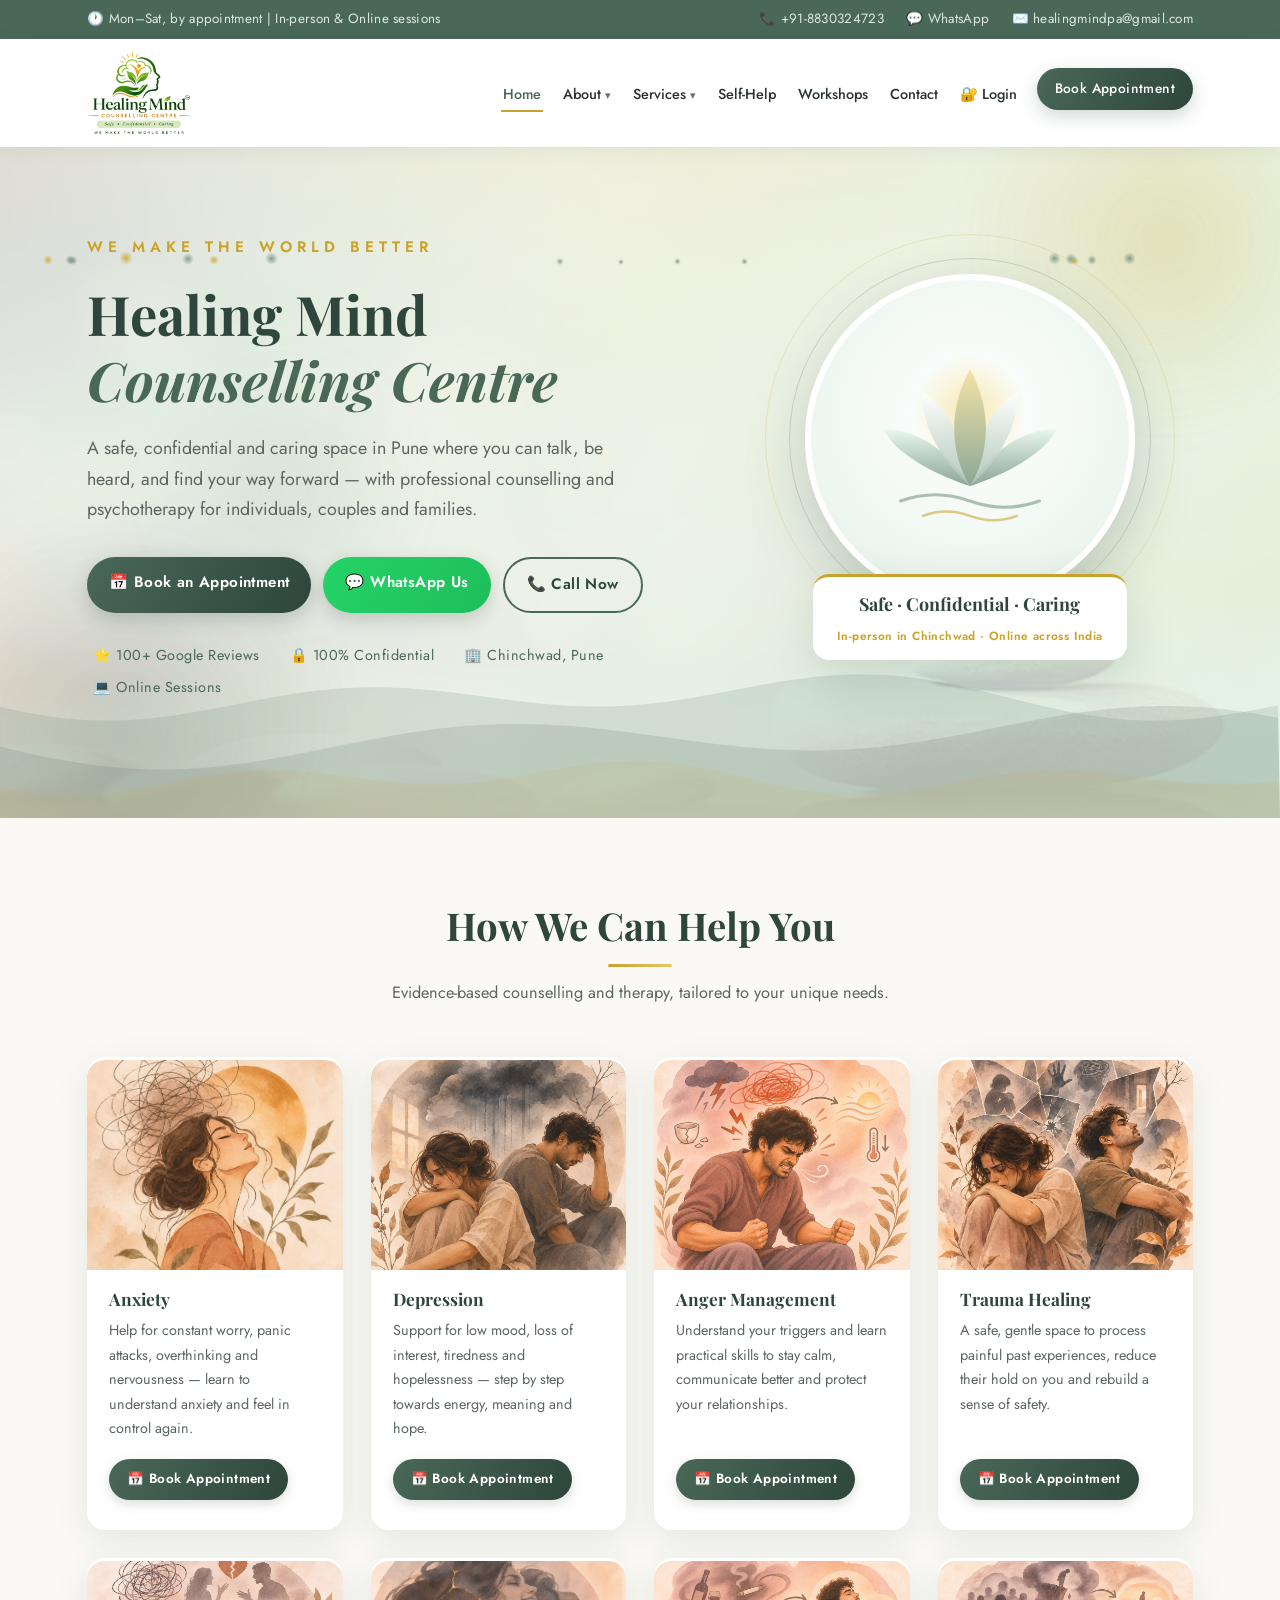
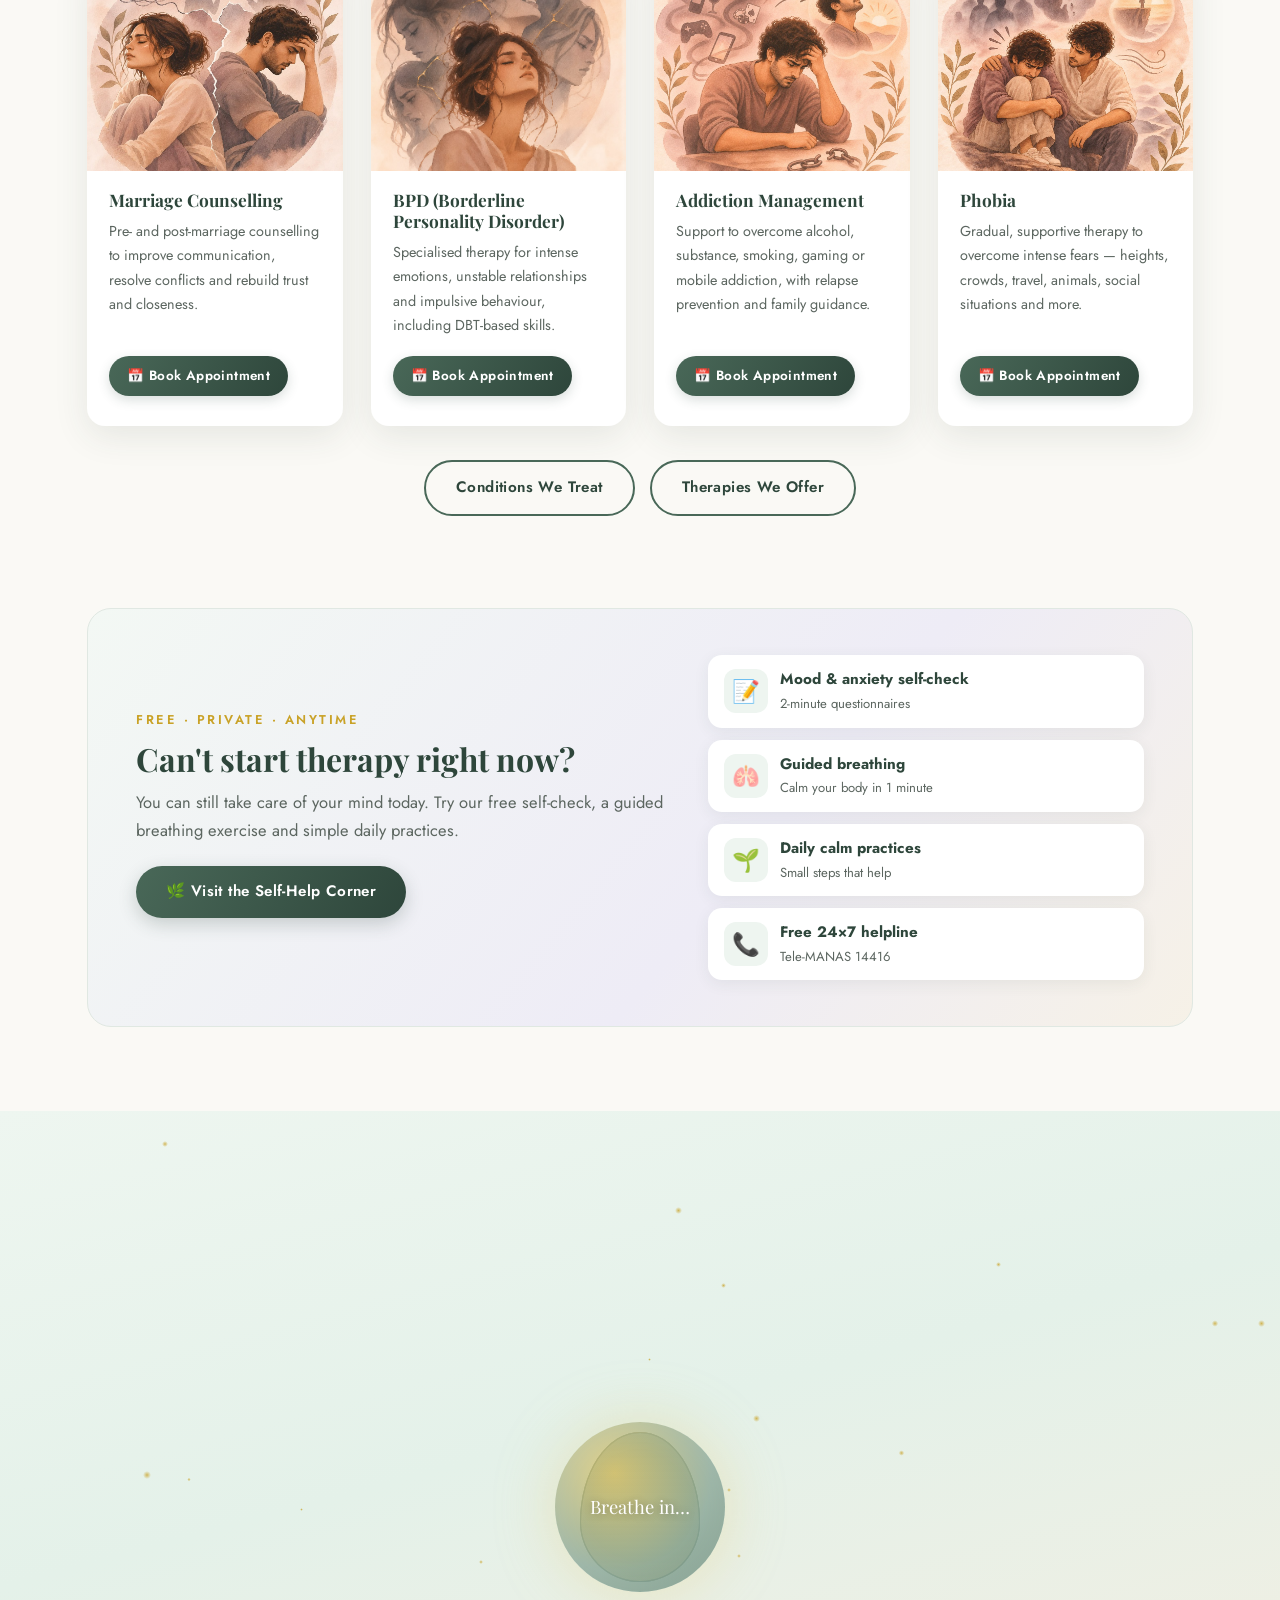
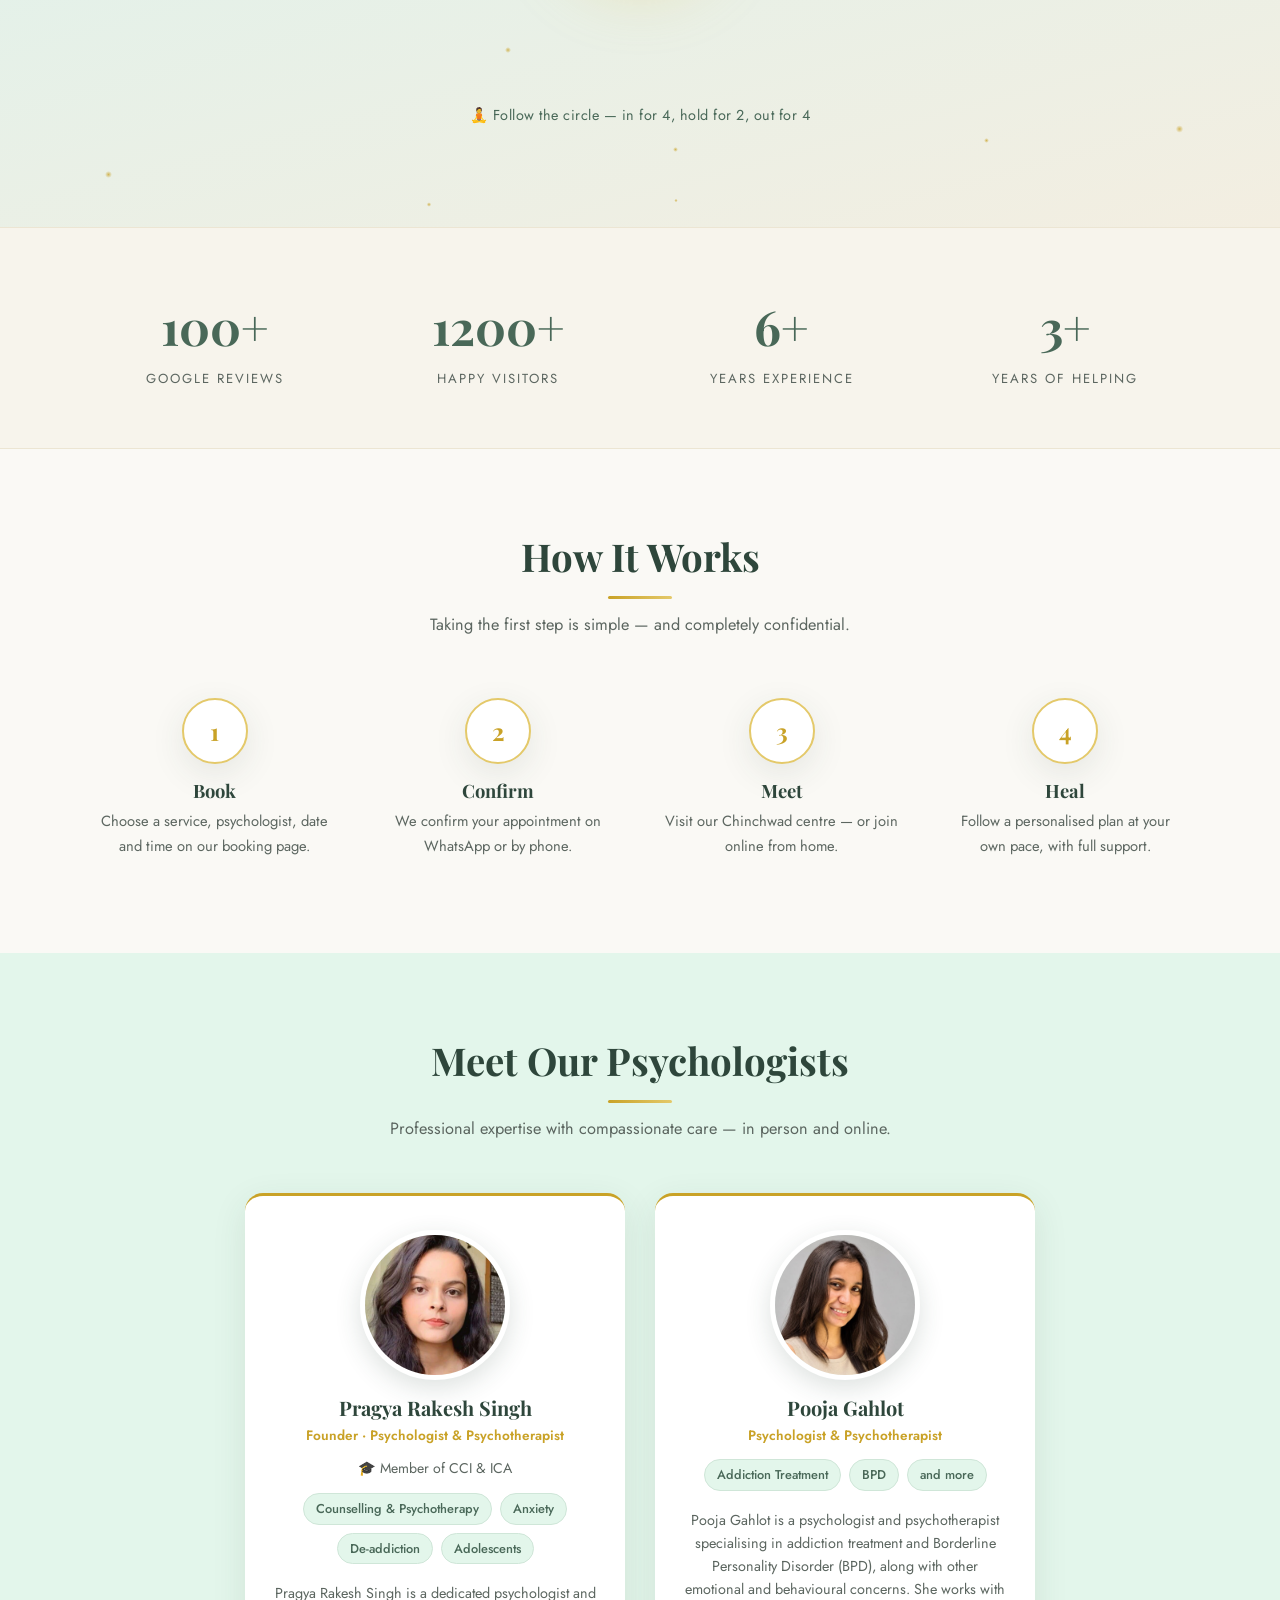
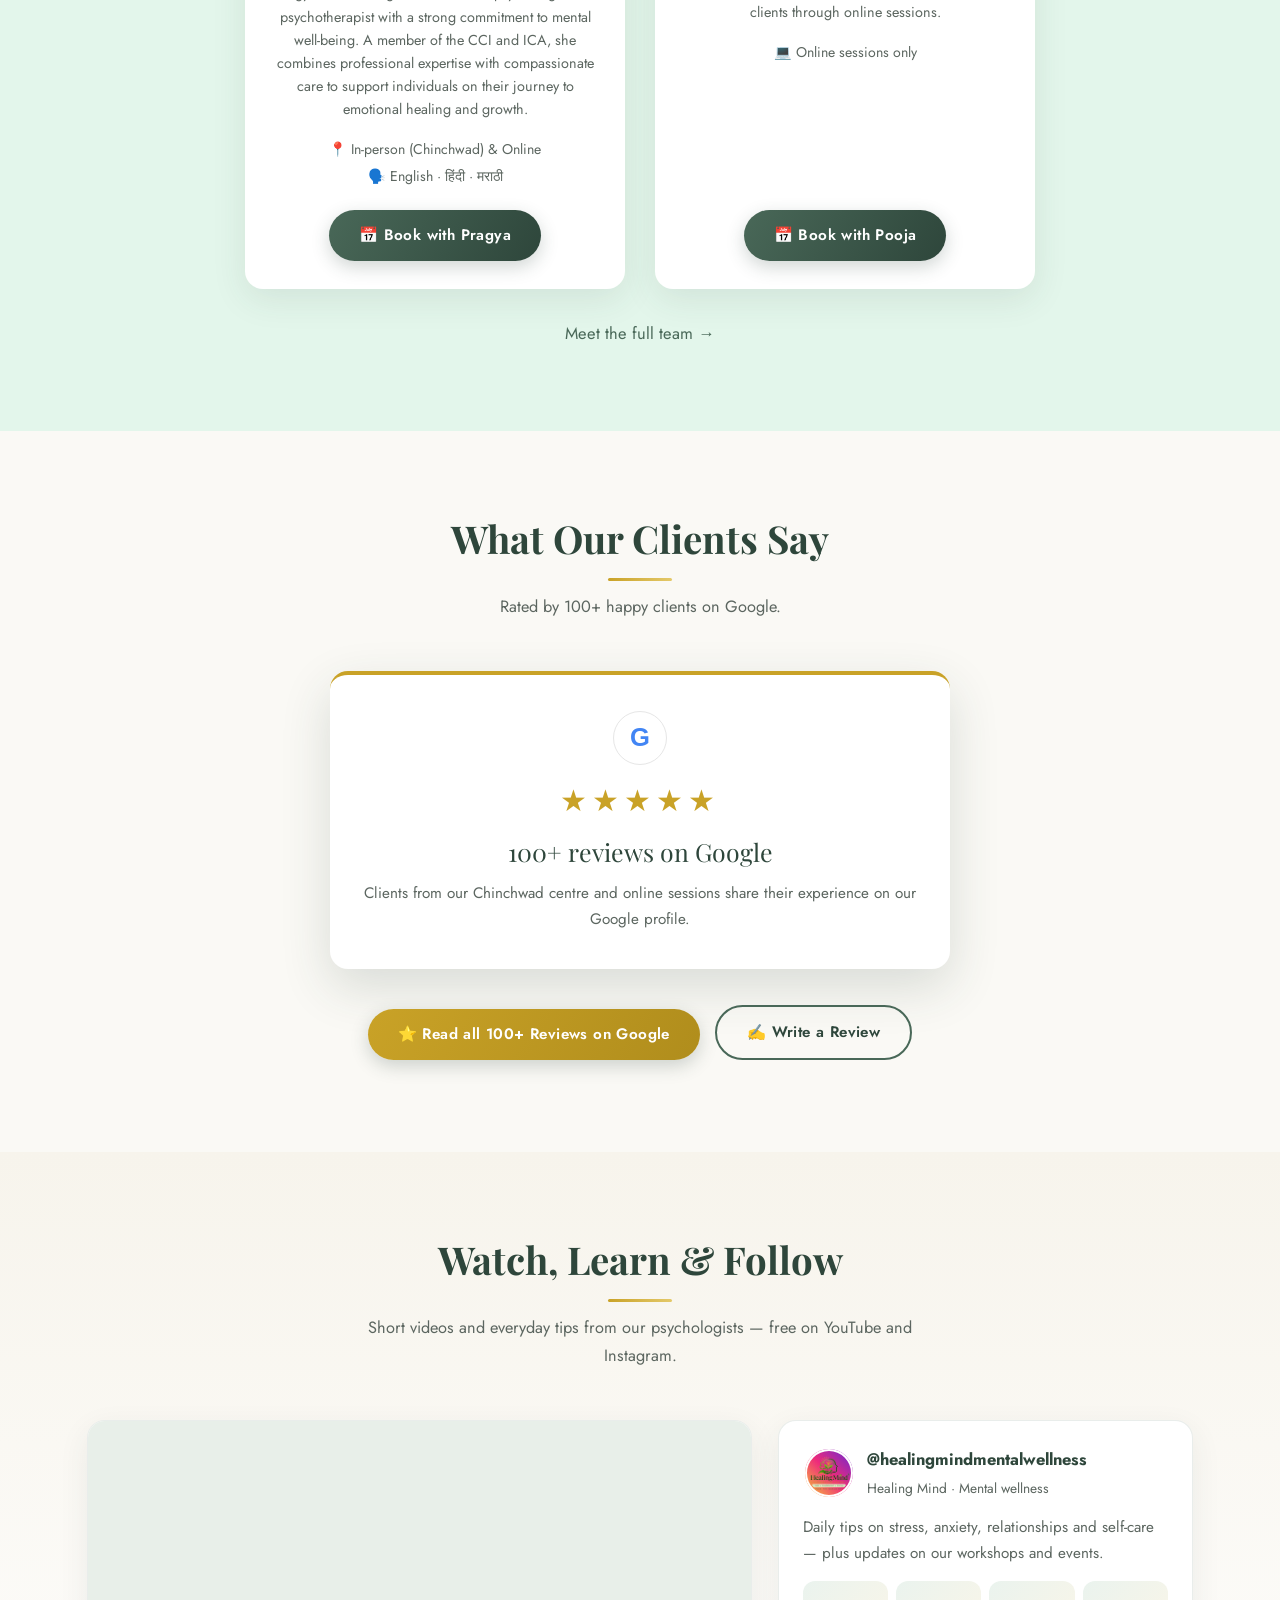
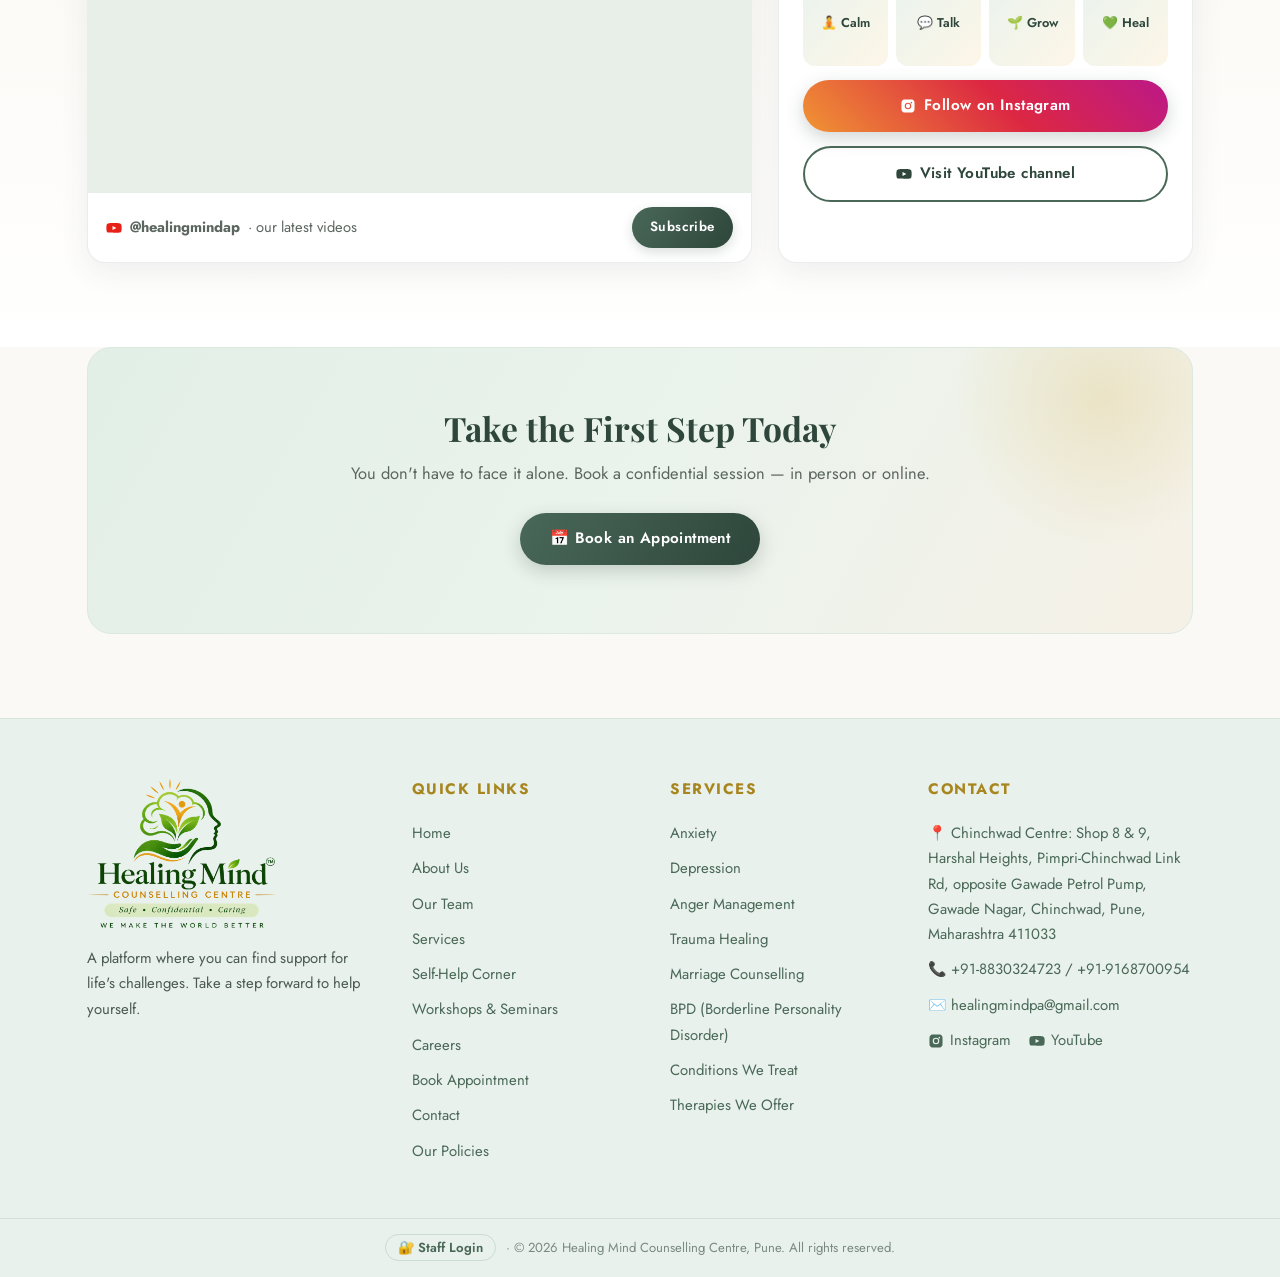
==== commit 8ba232f0: "Add favicon set, apple touch icon, og-image and business details for Google" ====
--- a/index.html
+++ b/index.html
@@ -9,11 +9,14 @@
 <meta property="og:site_name" content="Healing Mind Counselling Centre">
 <meta property="og:title" content="Healing Mind Counselling Centre | Psychologists in Chinchwad, Pune">
 <meta property="og:description" content="Healing Mind Counselling Centre, Pune — counselling, psychotherapy, anxiety treatment, de-addiction and more. Book an appointment online.">
-<meta property="og:image" content="https://www.healingmindcounselling.com/images/logo.png">
+<meta property="og:image" content="https://healingmindcounselling.com/images/og-image.jpg">
 <meta property="og:url" content="https://www.healingmindcounselling.com/">
 <meta name="twitter:card" content="summary">
 <meta name="theme-color" content="#2e463b">
-<link rel="icon" href="images/logo.png">
+<link rel="icon" href="favicon.ico" sizes="any">
+<link rel="icon" type="image/png" sizes="48x48" href="images/favicon-48.png">
+<link rel="icon" type="image/png" sizes="192x192" href="images/favicon-192.png">
+<link rel="apple-touch-icon" href="images/apple-touch-icon.png">
 <link rel="preconnect" href="https://fonts.googleapis.com">
 <link href="https://fonts.googleapis.com/css2?family=Playfair+Display:ital,wght@0,600;0,700;1,600&family=Jost:wght@400;500;600&display=swap" rel="stylesheet">
 <link rel="stylesheet" href="css/style.css">
@@ -36,6 +39,7 @@
 <script src="content/12-team.js"></script>
 <script src="content/13-selfhelp.js"></script>
 <script src="content/14-conditions-therapies.js"></script>
+<script type="application/ld+json">{"@context": "https://schema.org", "@type": ["MedicalBusiness", "Organization"], "name": "Healing Mind Counselling Centre", "url": "https://healingmindcounselling.com/", "logo": "https://healingmindcounselling.com/images/logo.png", "image": "https://healingmindcounselling.com/images/og-image.jpg", "telephone": "+91-8830324723", "email": "healingmindpa@gmail.com", "address": {"@type": "PostalAddress", "streetAddress": "Shop 8 & 9, Harshal Heights, Pimpri-Chinchwad Link Rd, opposite Gawade Petrol Pump, Gawade Nagar", "addressLocality": "Chinchwad, Pimpri-Chinchwad", "addressRegion": "Maharashtra", "postalCode": "411033", "addressCountry": "IN"}, "sameAs": ["https://www.instagram.com/healingmindmentalwellness/", "https://www.youtube.com/@healingmindap"]}</script>
 </head>
 <body data-page="home">
 <div id="topbar"></div>
--- a/css/style.css
+++ b/css/style.css
@@ -960,3 +960,54 @@
   nav.main-nav ul { gap: 13px; }
   nav.main-nav a { font-size: .86rem; }
 }
+
+/* ---------- Social: YouTube + Instagram ---------- */
+.ft-social a { display: inline-flex; align-items: center; gap: 6px; margin-right: 14px; }
+.ft-social svg { flex: none; }
+.social-sec { background: linear-gradient(180deg, var(--cream, #faf7f0), #fff); }
+.social-grid { display: grid; grid-template-columns: 1.6fr 1fr; gap: 26px; align-items: stretch; }
+.yt-card, .ig-card { background: #fff; border-radius: 18px; box-shadow: 0 10px 30px rgba(46,70,59,.08); overflow: hidden; border: 1px solid rgba(73,104,88,.12); }
+.yt-frame { position: relative; aspect-ratio: 16 / 9; background: #e8efe9; }
+.yt-frame iframe { position: absolute; inset: 0; width: 100%; height: 100%; border: 0; }
+.yt-foot { display: flex; align-items: center; justify-content: space-between; gap: 12px; padding: 14px 18px; flex-wrap: wrap; }
+.yt-foot span { display: inline-flex; align-items: center; gap: 8px; color: var(--text-soft); font-size: .92rem; }
+.yt-foot svg { color: #e62117; }
+.ig-card { padding: 24px; display: flex; flex-direction: column; gap: 14px; }
+.ig-top { display: flex; align-items: center; gap: 12px; }
+.ig-top img { width: 52px; height: 52px; border-radius: 50%; padding: 3px; background: linear-gradient(45deg,#f9ce34,#ee2a7b,#6228d7); object-fit: contain; background-clip: padding-box; border: 2px solid transparent; box-shadow: 0 0 0 2px #fff inset; }
+.ig-top b { display: block; color: var(--forest); word-break: break-all; }
+.ig-top small { color: var(--text-soft); }
+.ig-card p { color: var(--text-soft); font-size: .95rem; margin: 0; }
+.ig-tiles { display: grid; grid-template-columns: repeat(4, 1fr); gap: 8px; }
+.ig-tiles span { aspect-ratio: 1; border-radius: 12px; display: flex; align-items: center; justify-content: center; text-align: center; font-size: .8rem; font-weight: 600; color: var(--forest);
+  background: linear-gradient(135deg, #eaf3ee, #fdf6e7); }
+.ig-btn { background: linear-gradient(45deg,#f09433,#dc2743 55%,#bc1888); border: 0; color: #fff !important; display: inline-flex; justify-content: center; align-items: center; gap: 8px; }
+.ig-btn:hover { filter: brightness(1.05); }
+.yt-btn2 { display: inline-flex; justify-content: center; align-items: center; gap: 8px; }
+@media (max-width: 860px) { .social-grid { grid-template-columns: 1fr; } }
+
+/* ---------- Staff portal: live mode ---------- */
+.st-live-banner { background: #e8f5ec; border: 1px solid #b9dcc6; color: #23553a; border-radius: 10px; padding: 9px 14px; font-size: .88rem; margin-bottom: 18px; display: flex; align-items: center; gap: 10px; flex-wrap: wrap; }
+.st-live-banner .st-link { margin-left: auto; }
+.st-loading { text-align: center; padding: 60px 10px; color: var(--text-soft); }
+.st-toast { position: fixed; left: 50%; bottom: 26px; transform: translateX(-50%); background: var(--forest, #2e463b); color: #fff; padding: 11px 20px; border-radius: 30px; font-size: .9rem; z-index: 9999; box-shadow: 0 8px 24px rgba(0,0,0,.18); transition: opacity .3s; pointer-events: none; }
+.st-toast.bad { background: #a33a2a; }
+.st-sections { display: flex; gap: 8px; margin: 4px 0 18px; flex-wrap: wrap; }
+.st-sections button { border: 1px solid rgba(73,104,88,.25); background: #fff; border-radius: 30px; padding: 9px 18px; font: inherit; font-weight: 600; color: var(--forest); cursor: pointer; }
+.st-sections button.on { background: var(--forest, #2e463b); color: #fff; border-color: transparent; }
+.st-jobs { display: grid; gap: 12px; margin-top: 14px; }
+.st-job { display: flex; justify-content: space-between; gap: 16px; padding: 16px; border: 1px solid rgba(73,104,88,.15); border-radius: 12px; background: #fff; flex-wrap: wrap; }
+.st-job.off { opacity: .65; }
+.st-job small { display: block; color: var(--gold, #C9A227); font-weight: 600; margin: 4px 0; }
+.st-job p { margin: 0; color: var(--text-soft); font-size: .92rem; white-space: pre-line; }
+.st-job-btns { display: flex; gap: 8px; align-items: flex-start; flex-wrap: wrap; }
+.st-check { display: flex !important; align-items: center; gap: 8px; flex-direction: row !important; }
+.st-check input { width: auto !important; }
+
+/* ---------- Full logo (used exactly as designed) ---------- */
+.brand img { width: auto; height: 84px; }
+header.scrolled .brand img, .scrolled .brand img { height: 70px; }
+.footer-logo img { width: 190px !important; height: auto !important; max-width: 100%; border-radius: 0 !important; background: none !important; }
+@media (max-width: 760px) { .brand img { height: 62px; } }
+.footer-logo img { box-shadow: none !important; padding: 0 !important; }
+.st-logo { width: 170px !important; height: auto !important; }
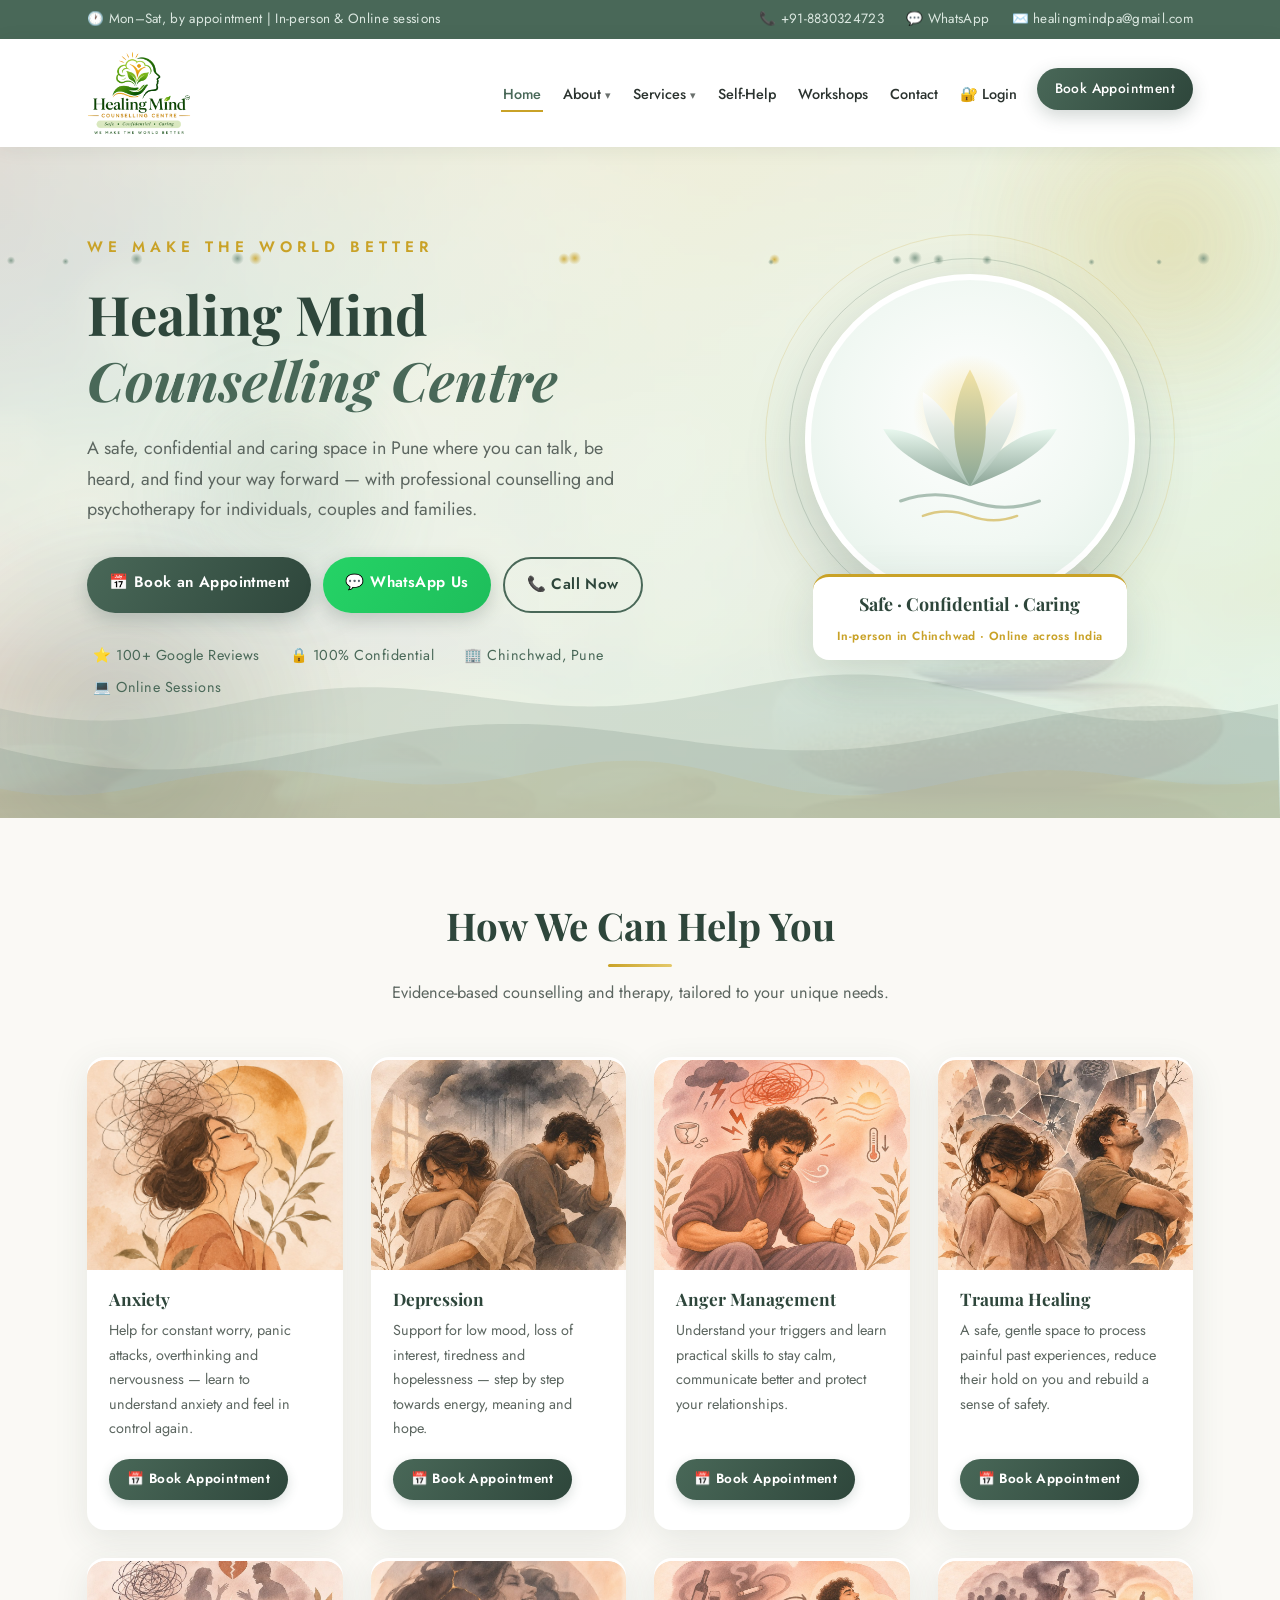
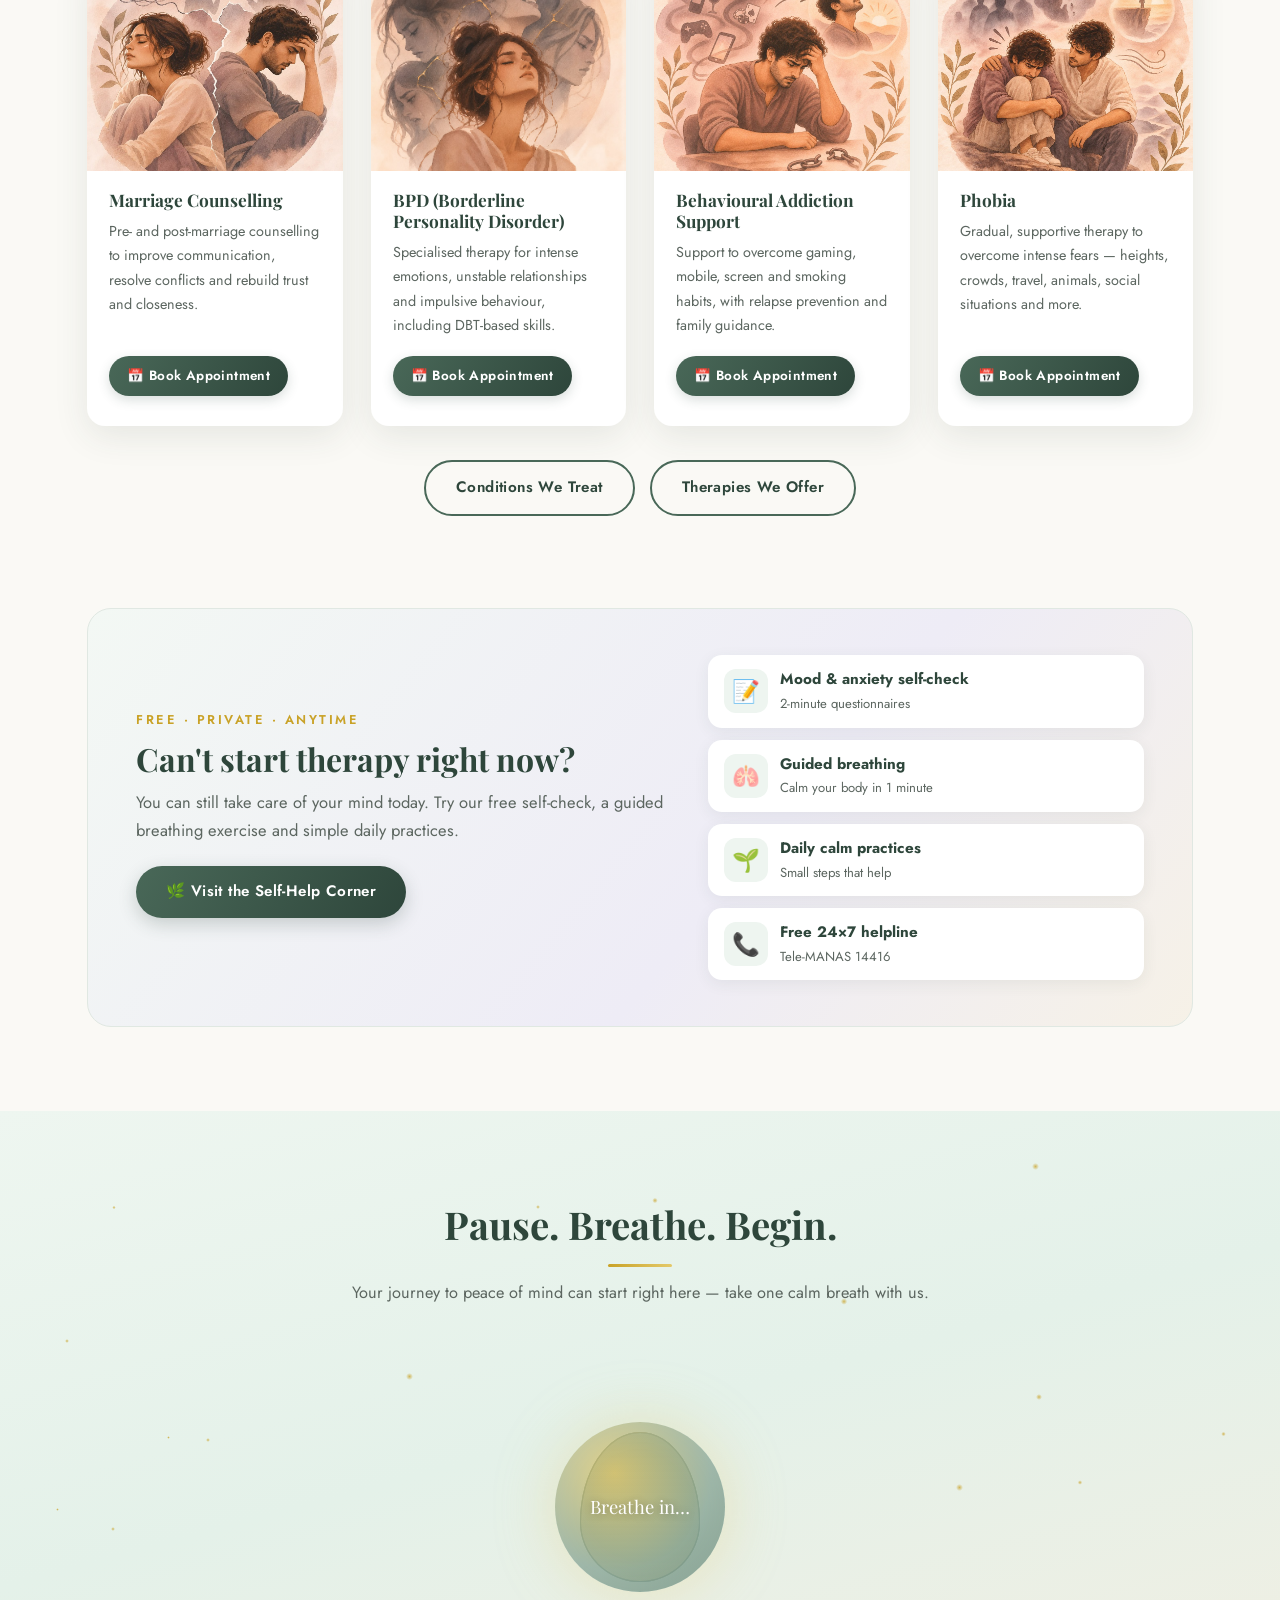
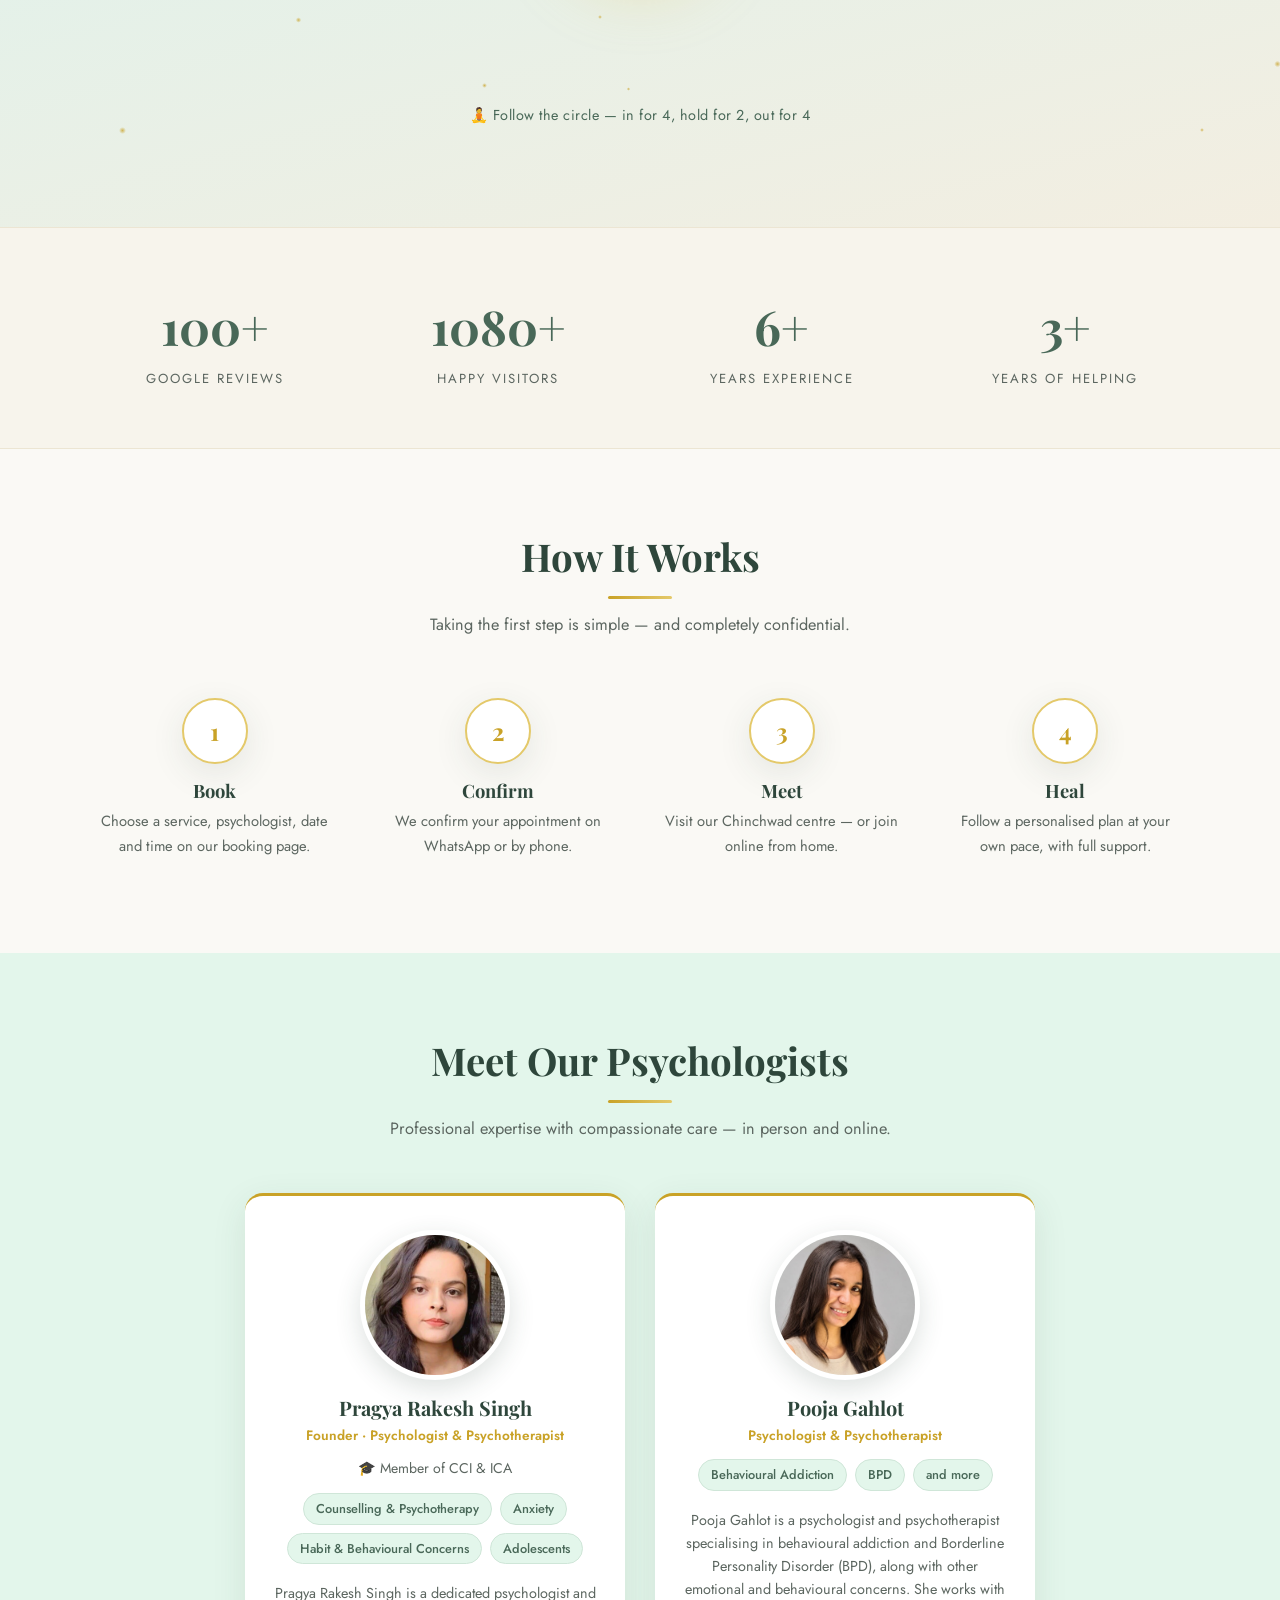
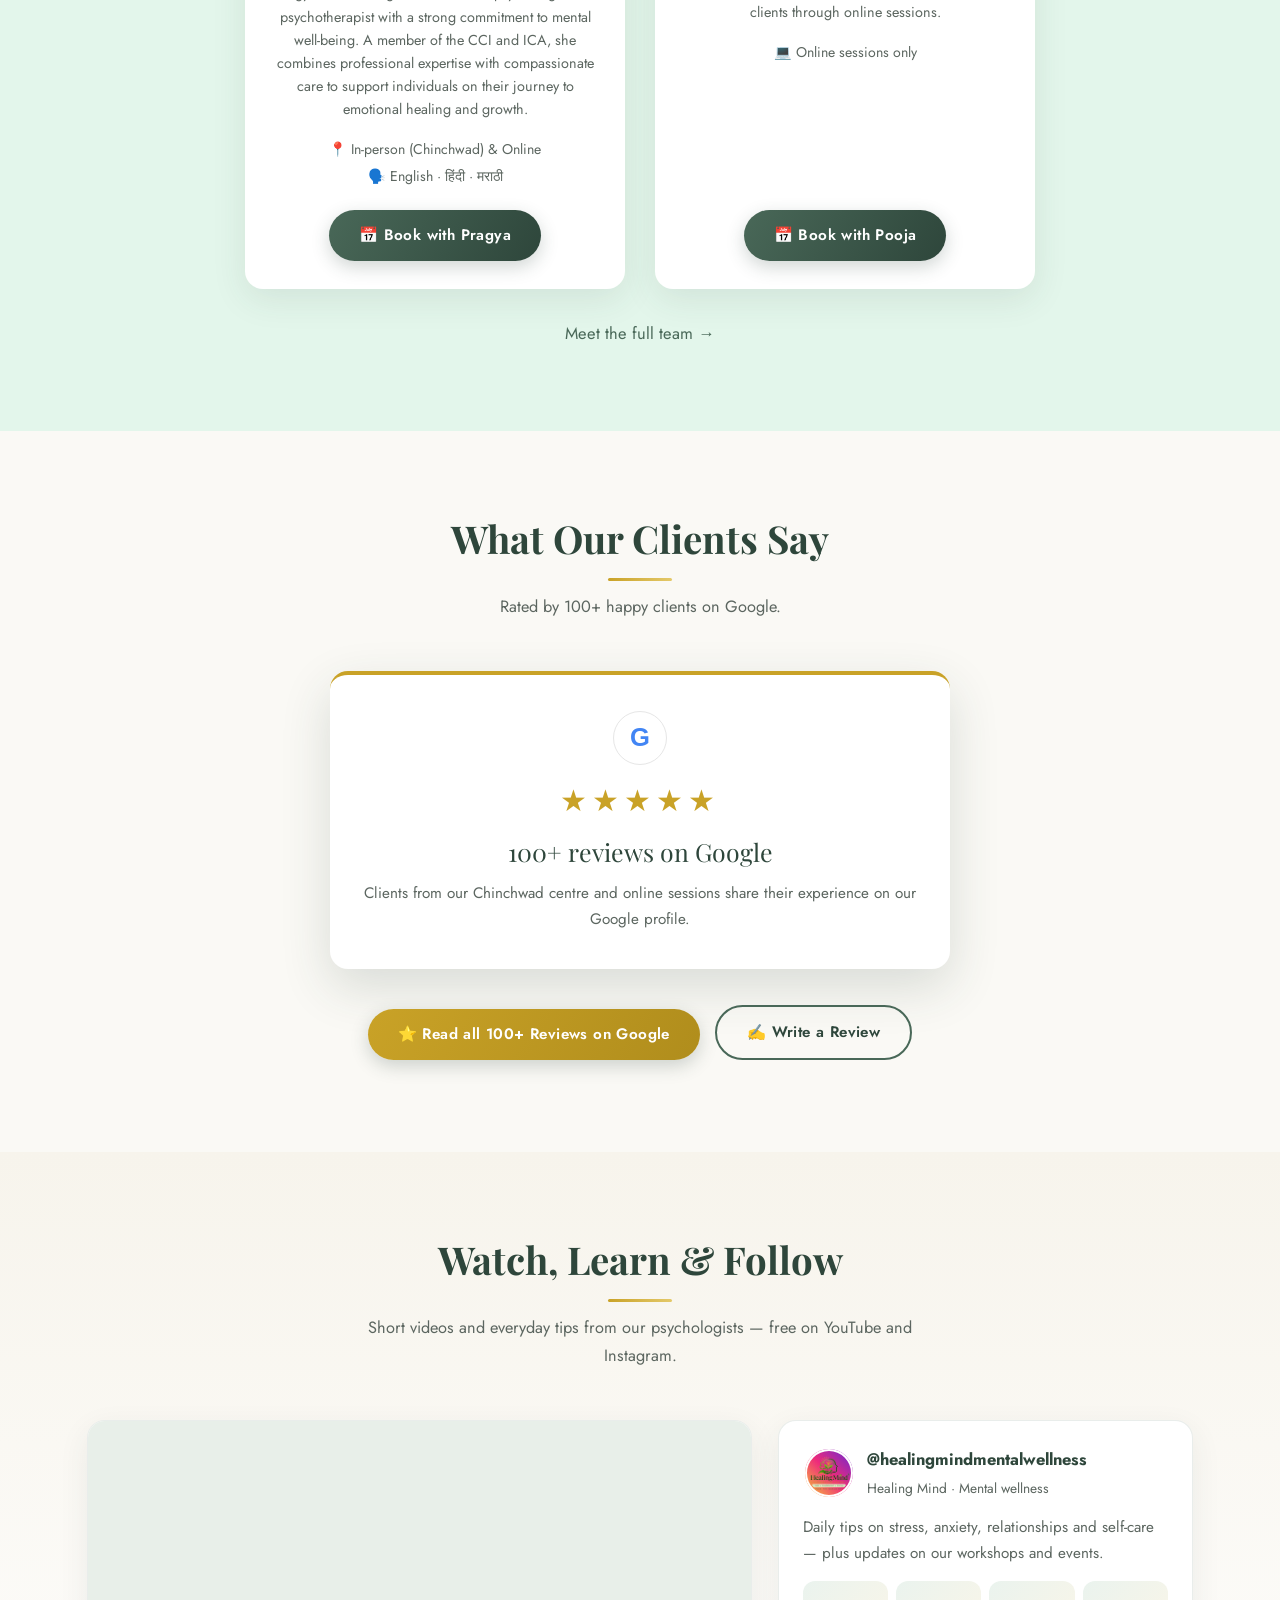
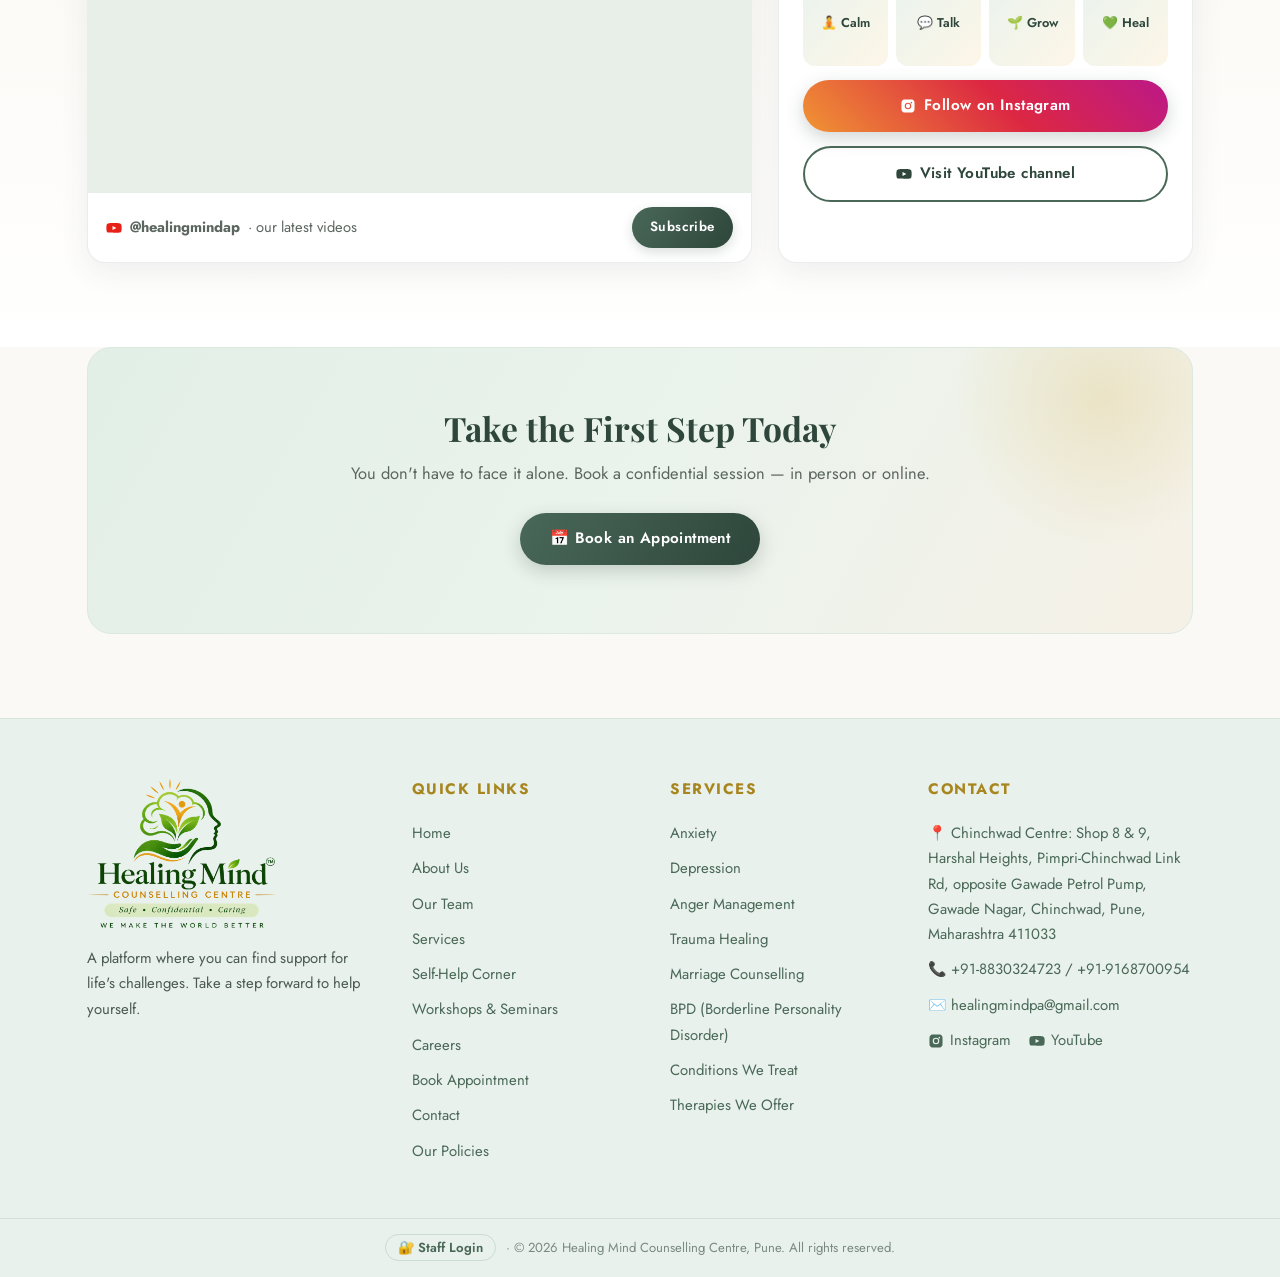
==== commit 346276e6: "Update page descriptions" ====
--- a/index.html
+++ b/index.html
@@ -4,11 +4,11 @@
 <meta charset="UTF-8">
 <meta name="viewport" content="width=device-width, initial-scale=1.0">
 <title>Healing Mind Counselling Centre | Psychologists in Chinchwad, Pune</title>
-<meta name="description" content="Healing Mind Counselling Centre, Pune — counselling, psychotherapy, anxiety treatment, de-addiction and more. Book an appointment online.">
+<meta name="description" content="Healing Mind Counselling Centre, Pune — counselling, psychotherapy, anxiety treatment, stress and relationship support and more. Book an appointment online.">
 <meta property="og:type" content="website">
 <meta property="og:site_name" content="Healing Mind Counselling Centre">
 <meta property="og:title" content="Healing Mind Counselling Centre | Psychologists in Chinchwad, Pune">
-<meta property="og:description" content="Healing Mind Counselling Centre, Pune — counselling, psychotherapy, anxiety treatment, de-addiction and more. Book an appointment online.">
+<meta property="og:description" content="Healing Mind Counselling Centre, Pune — counselling, psychotherapy, anxiety treatment, stress and relationship support and more. Book an appointment online.">
 <meta property="og:image" content="https://healingmindcounselling.com/images/og-image.jpg">
 <meta property="og:url" content="https://www.healingmindcounselling.com/">
 <meta name="twitter:card" content="summary">
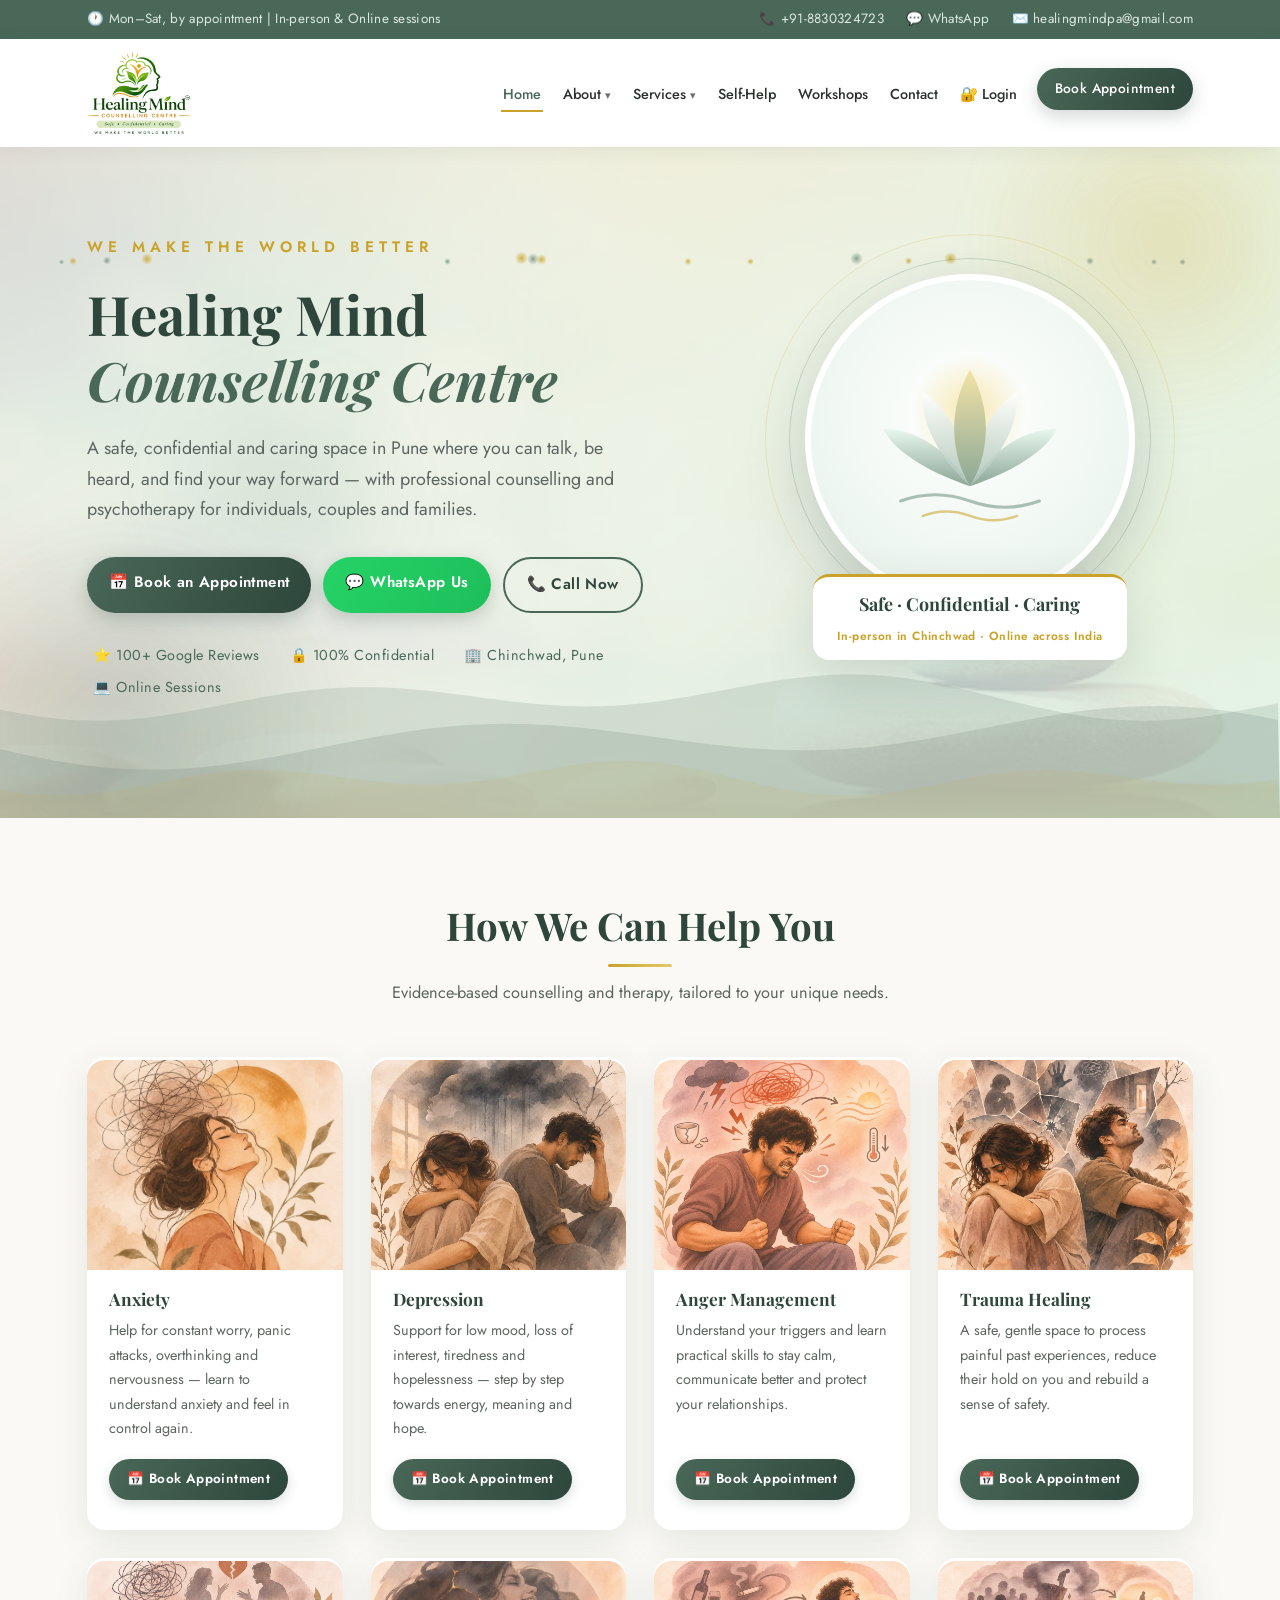
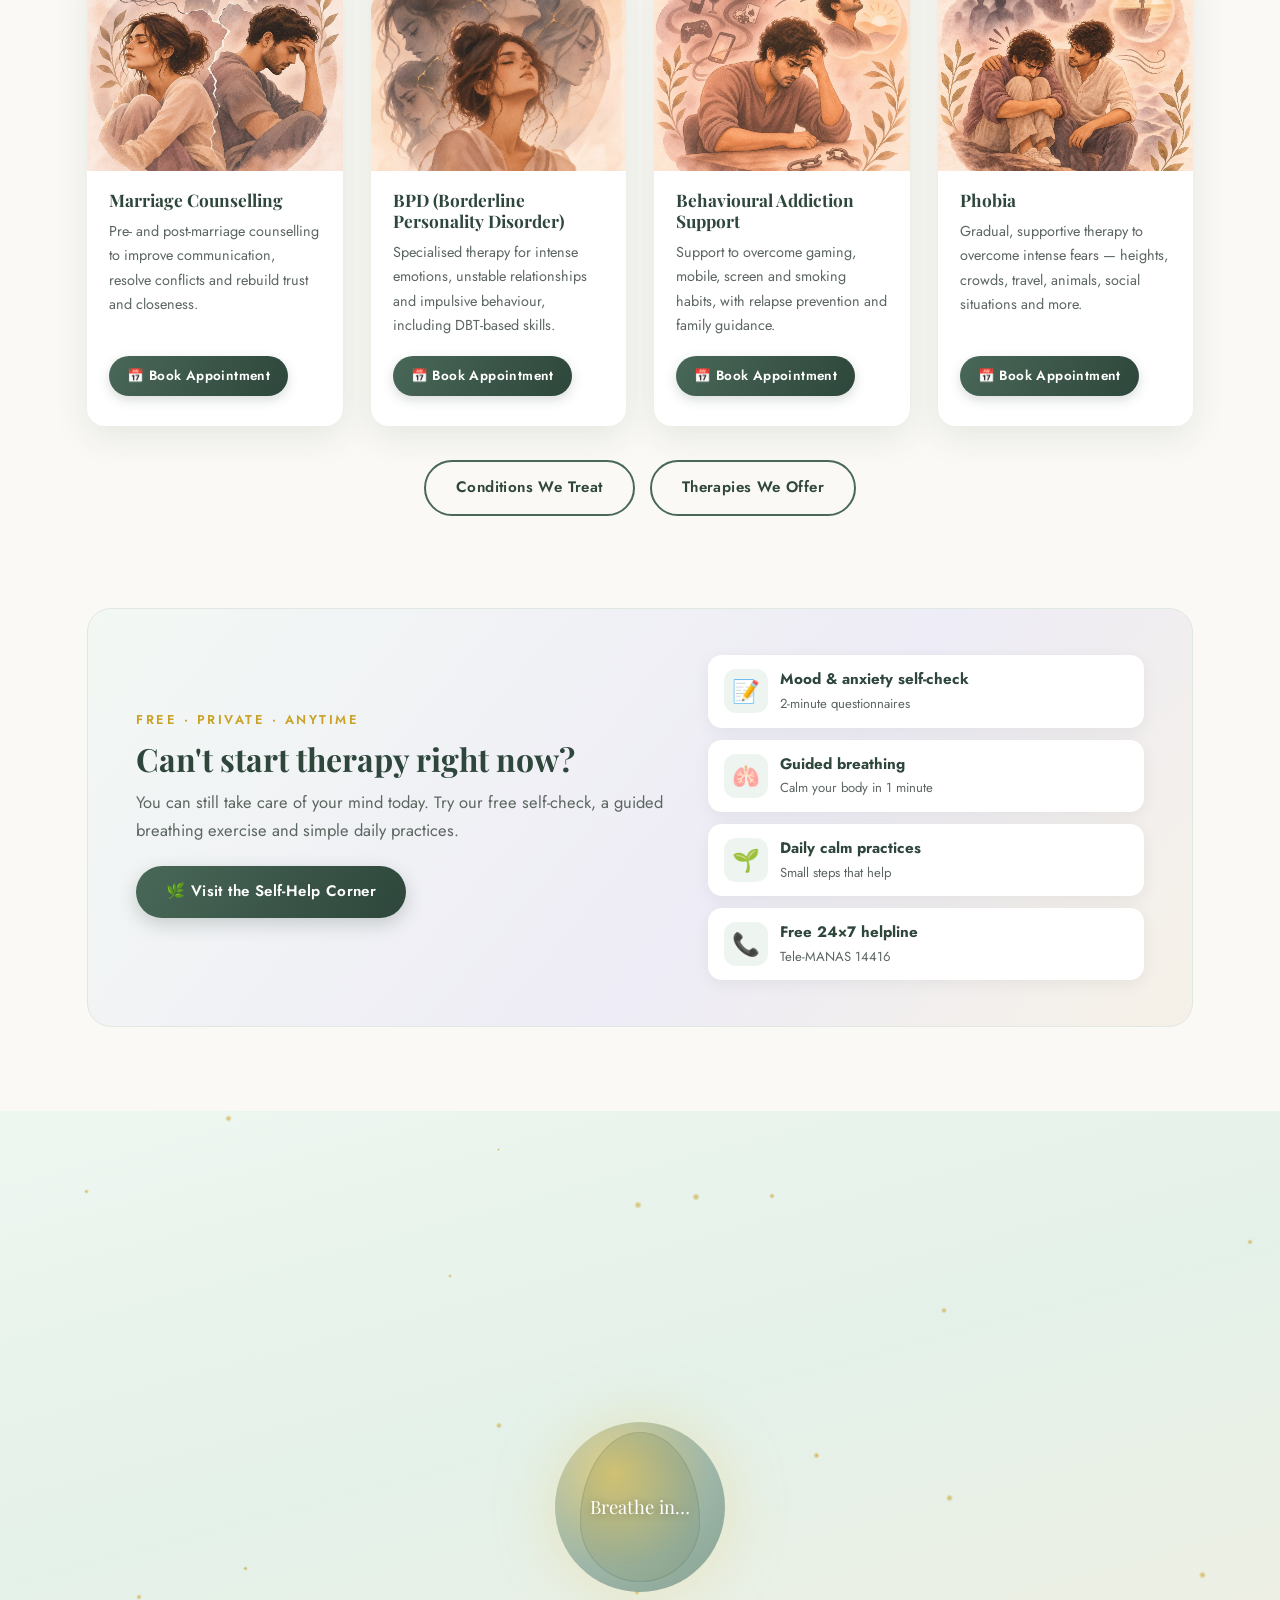
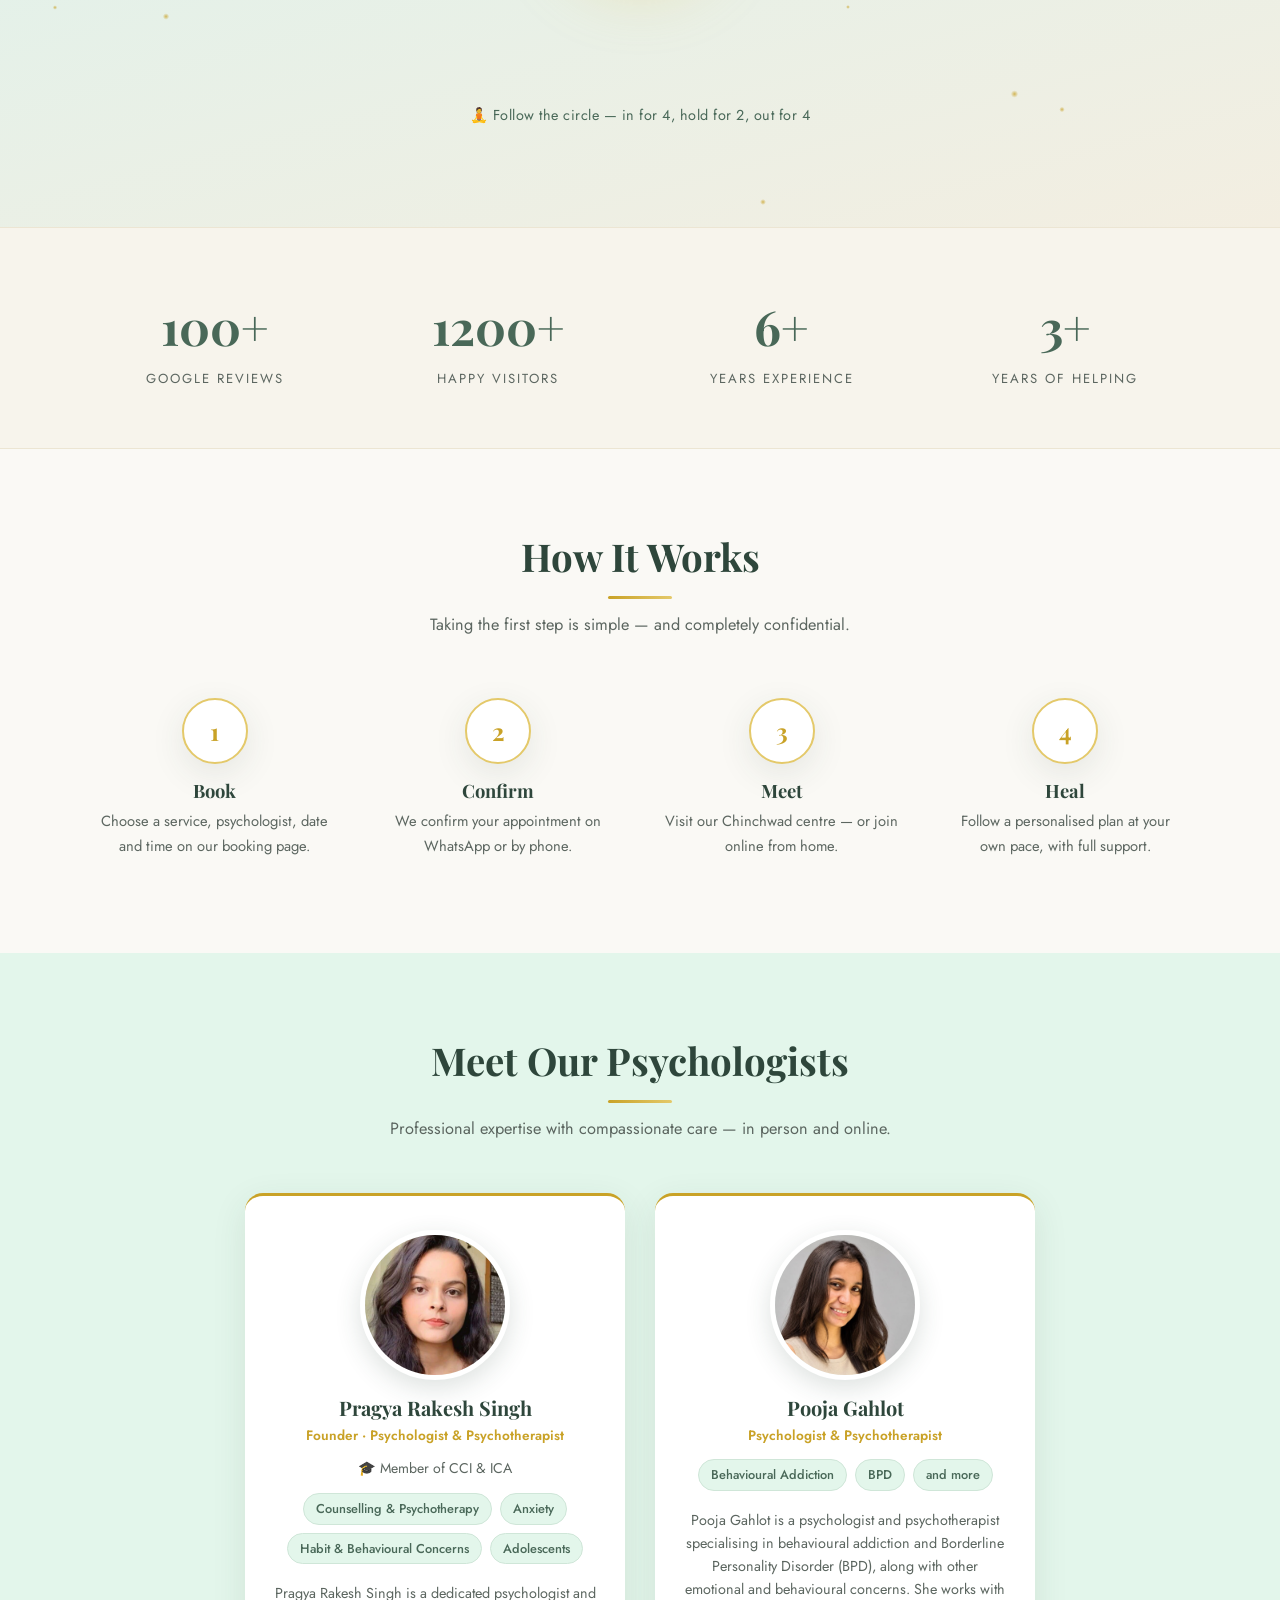
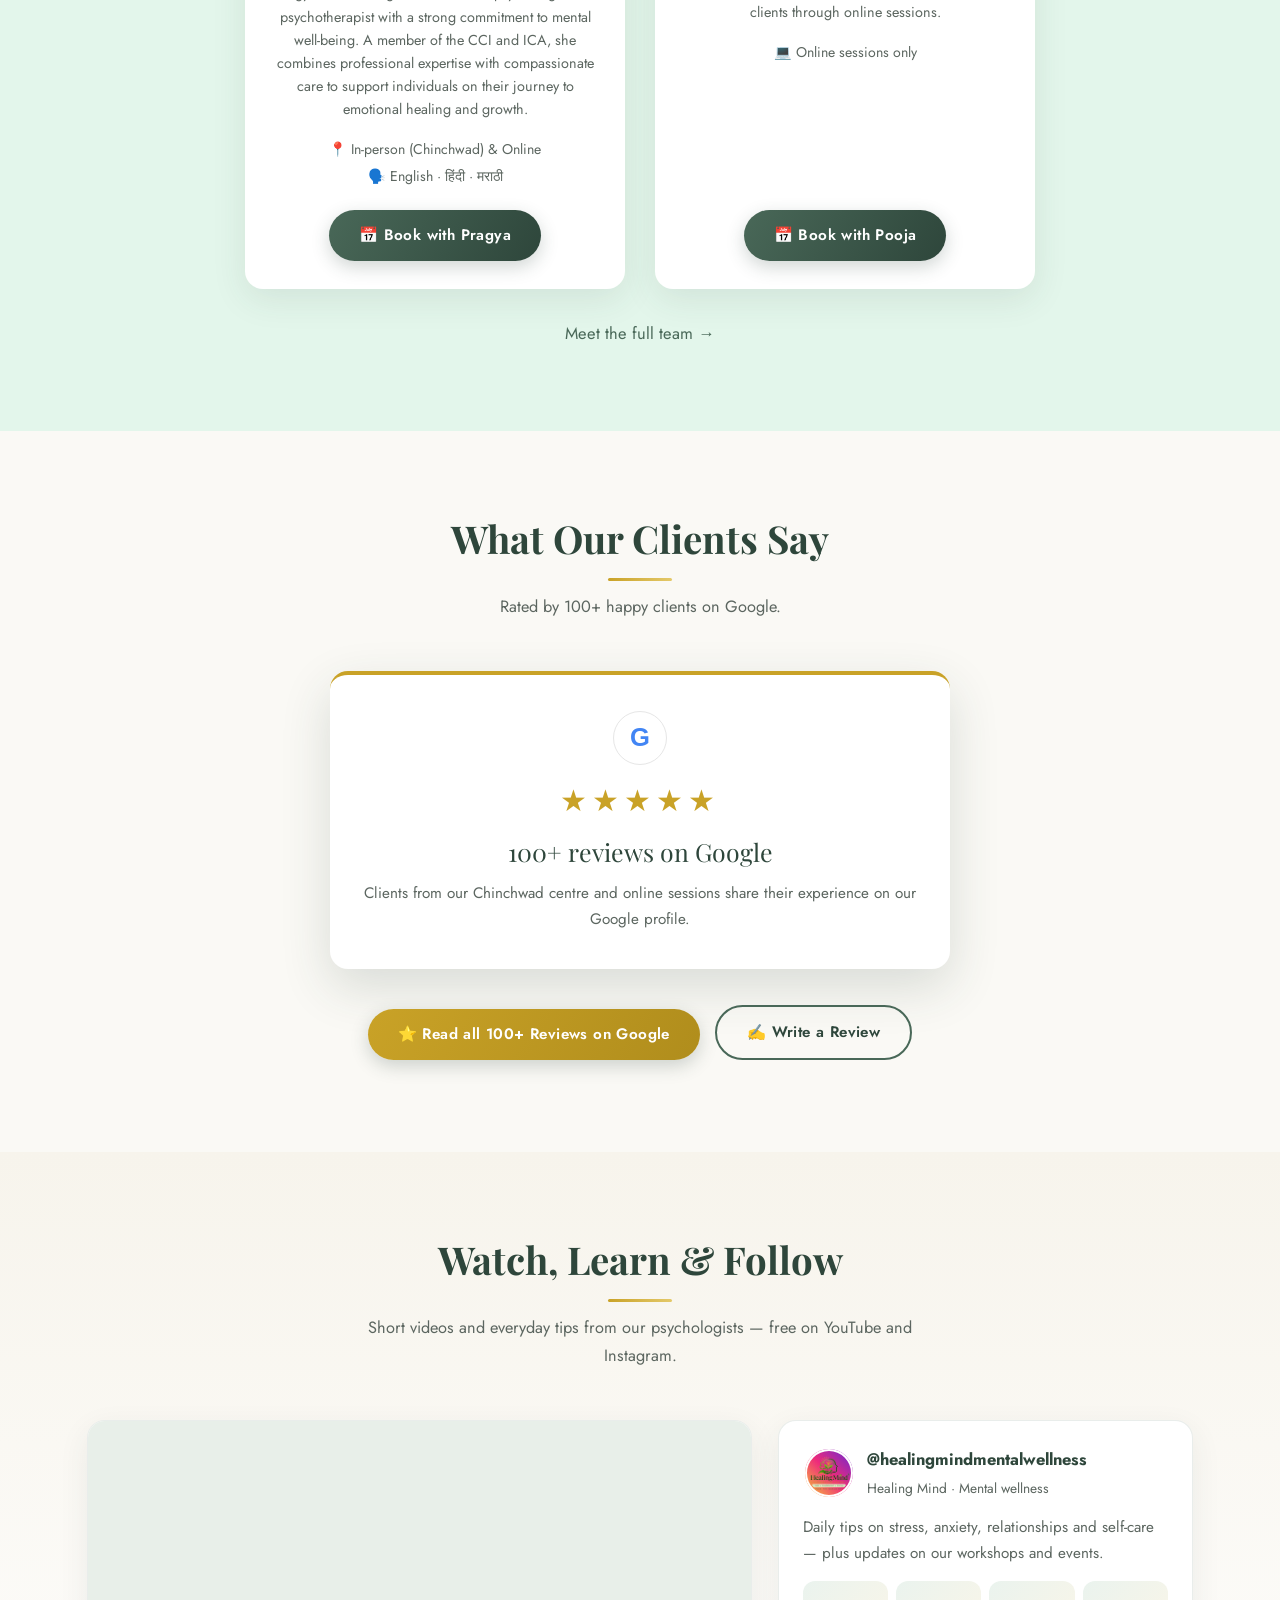
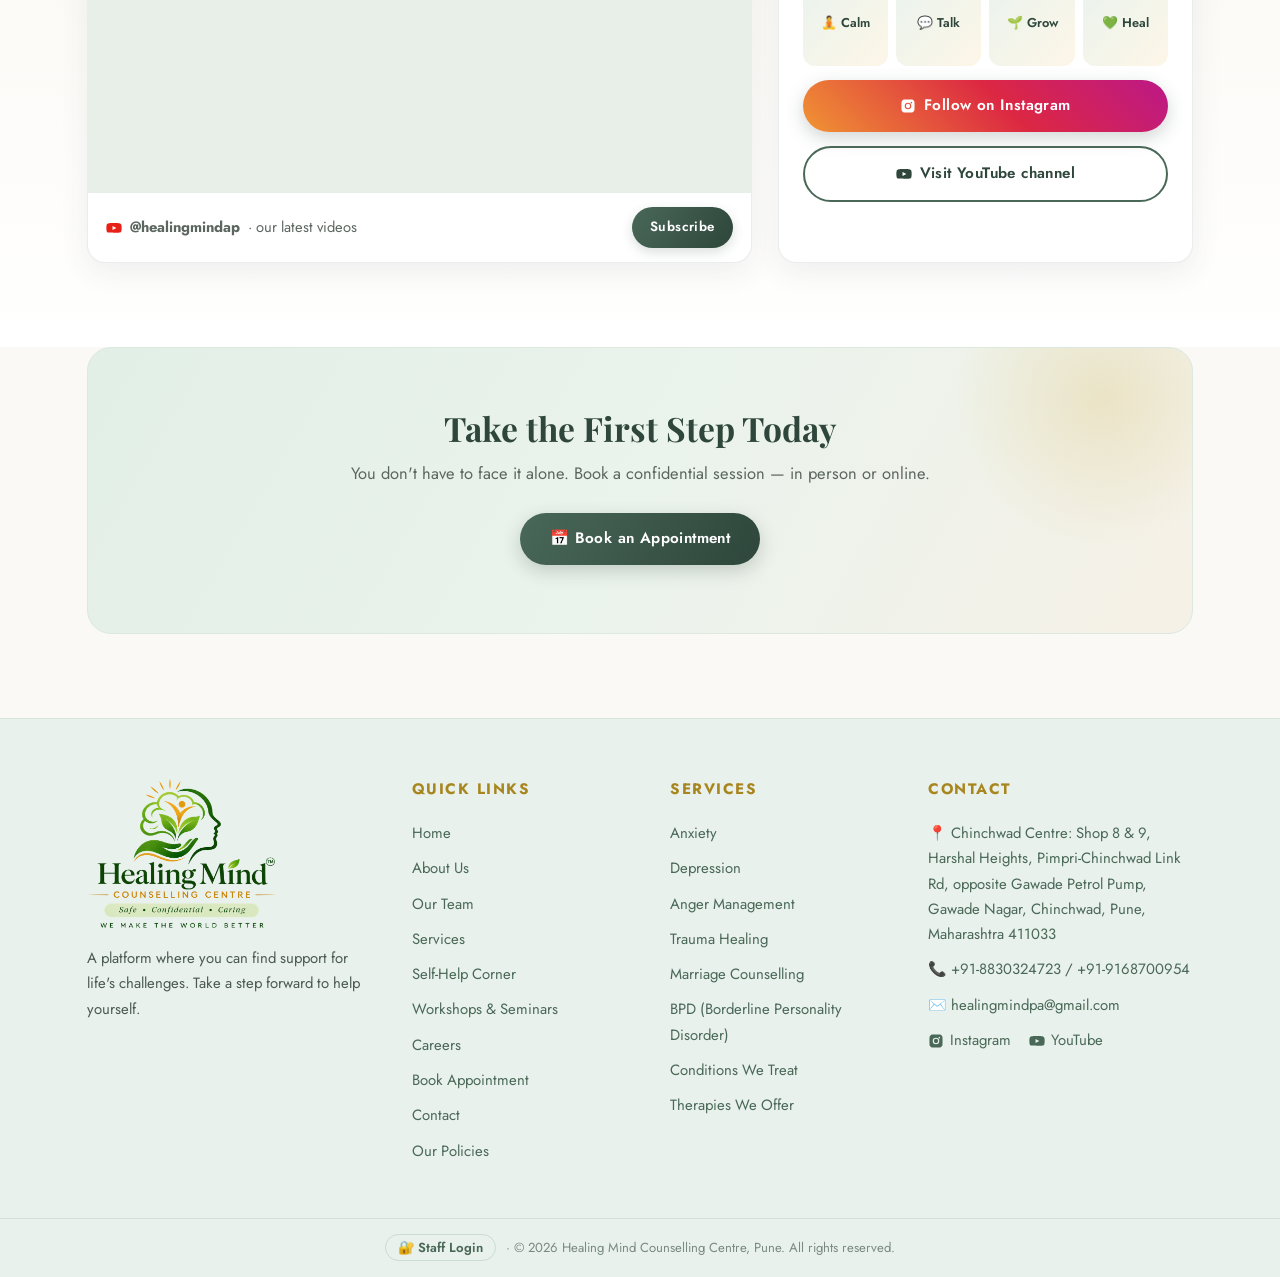
==== commit 25dab464: "Add Google tag for conversion tracking" ====
--- a/index.html
+++ b/index.html
@@ -1,6 +1,14 @@
 <!DOCTYPE html>
 <html lang="en">
 <head>
+<!-- Google tag (gtag.js) -->
+<script async src="https://www.googletagmanager.com/gtag/js?id=AW-18147736876"></script>
+<script>
+window.dataLayer = window.dataLayer || [];
+function gtag(){dataLayer.push(arguments);}
+gtag('js', new Date());
+gtag('config', 'AW-18147736876');
+</script>
 <meta charset="UTF-8">
 <meta name="viewport" content="width=device-width, initial-scale=1.0">
 <title>Healing Mind Counselling Centre | Psychologists in Chinchwad, Pune</title>
